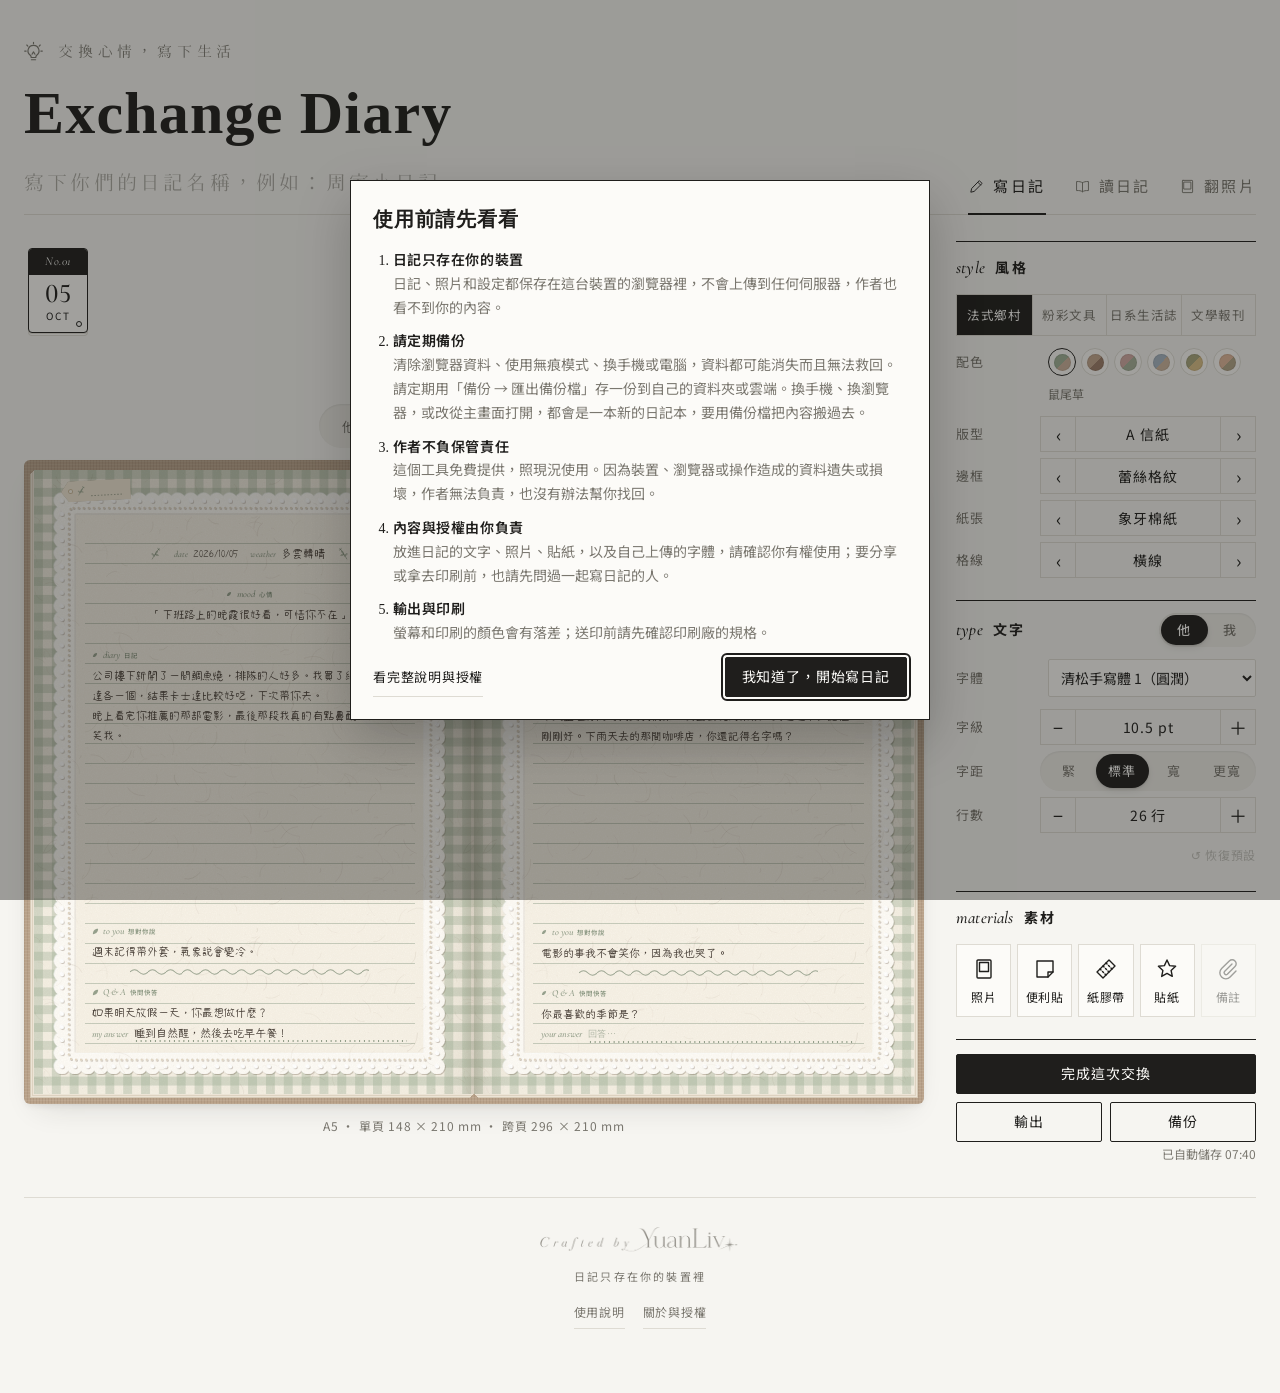
==== index.html @ 9288f3d1 "Add files via upload" ====
<!doctype html>
<html lang="zh-Hant-TW">
<head>
<meta charset="utf-8">
<meta name="viewport" content="width=device-width,initial-scale=1,viewport-fit=cover">
<title>Exchange Diary｜交換心情，寫下生活</title>
<meta name="description" content="給你和戀人的交換日記本：把你們的日記貼進來，排成一頁頁跨頁，加上照片和貼紙，存成圖片、PDF 或翻書網頁。日記只存在你的裝置裡。">
<link rel="canonical" href="https://liviaaaforfun.github.io/exchange-diary/">
<link rel="icon" href="icon-small.svg" type="image/svg+xml">
<link rel="icon" href="favicon-32.png" sizes="32x32" type="image/png">
<link rel="apple-touch-icon" href="apple-touch-icon.png">
<link rel="manifest" href="manifest.webmanifest">
<meta name="apple-mobile-web-app-title" content="交換日記">
<meta name="apple-mobile-web-app-capable" content="yes">
<meta name="mobile-web-app-capable" content="yes">
<meta name="theme-color" content="#f6f5f1" media="(prefers-color-scheme: light)">
<meta name="theme-color" content="#181816" media="(prefers-color-scheme: dark)">
<meta property="og:type" content="website">
<meta property="og:site_name" content="Exchange Diary">
<meta property="og:locale" content="zh_TW">
<meta property="og:url" content="https://liviaaaforfun.github.io/exchange-diary/">
<meta property="og:title" content="Exchange Diary｜交換心情，寫下生活">
<meta property="og:description" content="給你和戀人的交換日記本：把你們的日記貼進來，排成一頁頁跨頁，加上照片和貼紙，存成圖片、PDF 或翻書網頁。日記只存在你的裝置裡。">
<meta property="og:image" content="https://liviaaaforfun.github.io/exchange-diary/og.png">
<meta property="og:image:width" content="1200">
<meta property="og:image:height" content="630">
<meta property="og:image:alt" content="Exchange Diary：一人一頁的交換日記跨頁，貼著拍立得照片">
<meta name="twitter:card" content="summary_large_image">
<link rel="preconnect" href="https://fonts.googleapis.com">
<link rel="preconnect" href="https://fonts.gstatic.com" crossorigin>
<link id="gfonts" rel="stylesheet" href="https://fonts.googleapis.com/css2?family=Cormorant+Garamond:ital,wght@0,500;1,400;1,500&family=Quicksand:wght@300;500;600&family=Jost:wght@400;500;600&family=Playfair+Display:ital,wght@0,700;0,900;1,400;1,500&family=Huninn&family=Chiron+GoRound+TC:wght@400;700&family=Cactus+Classical+Serif&family=Iansui&family=LXGW+WenKai+TC:wght@400;700&family=Noto+Sans+TC:wght@400;500;700&family=Noto+Serif+TC:wght@500;700;900&display=swap">
<link rel="stylesheet" href="styles.css">
<link rel="stylesheet" href="app.css">
<script>if("serviceWorker" in navigator) addEventListener("load",()=>navigator.serviceWorker.register("sw.js").catch(()=>{}));</script>
</head>
<body>
<noscript><p style="padding:24px;font:16px/1.6 sans-serif">這個工具需要開啟 JavaScript 才能使用。</p></noscript>
<svg width="0" height="0" style="position:absolute" aria-hidden="true">
  <symbol id="sprig" viewBox="0 0 24 24"><g fill="none" stroke="currentColor" stroke-width="1.1" stroke-linecap="round">
    <path d="M6 22c3-5 5-9 11-17"/><path d="M9.6 16.4c-2.6-.4-4-2-4.2-4.3 2.4.2 3.9 1.7 4.2 4.3z"/><path d="M12.3 12.4c-.2-2.6 1-4.6 3.1-5.5.3 2.3-.8 4.3-3.1 5.5z"/>
    <path d="M11.4 13.8c2.5-.9 4.6-.3 5.9 1.5-2.3.9-4.4.3-5.9-1.5z"/></g>
    <g fill="currentColor"><circle cx="17.6" cy="4.3" r="1.25"/><circle cx="19.6" cy="5.4" r=".9"/><circle cx="16.4" cy="2.4" r=".9"/><circle cx="19.2" cy="3" r=".7"/></g></symbol>
</svg>

<div class="shell">
  <header class="masthead">
    <div class="mh-title">
      <p class="kicker"><button type="button" class="look" id="look" aria-label="切換成深色" title="切換成深色"><svg viewBox="0 0 20 20" aria-hidden="true"><g class="rays"><path d="M10 1.2v1.4M3.6 3.8l1 1M16.4 3.8l-1 1M1.6 9.6H3M17 9.6h1.4"/></g><path d="M10 4.2a5.2 5.2 0 0 0-3.1 9.4c.6.5.9 1.1.9 1.8v.3h4.4v-.3c0-.7.3-1.3.9-1.8A5.2 5.2 0 0 0 10 4.2z"/><path d="M8 17.9h4"/><path class="fil" d="M8.6 12.6 10 10.4l1.4 2.2"/></svg></button><span>交換心情，寫下生活</span></p>
      <h1 class="book-title">Exchange Diary</h1>
      <label class="sr-only" for="book-sub">日記名稱</label>
      <input id="book-sub" class="book-sub" type="text" autocomplete="off" spellcheck="false" placeholder="寫下你們的日記名稱，例如：周家小日記" title="點一下修改日記名稱">
    </div>
    <nav class="views" aria-label="畫面">
      <button type="button" class="view" data-view="edit"><svg viewBox="0 0 20 20" aria-hidden="true"><path d="M13.6 3.4l3 3L7.2 15.8l-3.9.9.9-3.9z"/><path d="M11.8 5.2l3 3"/></svg>寫日記</button>
      <button type="button" class="view" data-view="read"><svg viewBox="0 0 20 20" aria-hidden="true"><path d="M10 5.6C8.4 4.4 6 4 3 4.2v10.6c3-.2 5.4.2 7 1.4 1.6-1.2 4-1.6 7-1.4V4.2c-3-.2-5.4.2-7 1.4z"/><path d="M10 5.6v10.6"/></svg>讀日記</button>
      <button type="button" class="view" data-view="photos"><svg viewBox="0 0 20 20" aria-hidden="true"><rect x="4" y="2.8" width="12" height="14.4" rx=".6"/><path d="M6 4.8h8v8.2H6z"/></svg>翻照片</button>
    </nav>
  </header>

  <div class="notice" id="notice" hidden>
    <p>日記內容只存在這台裝置的瀏覽器裡，不會上傳到任何地方。清除瀏覽器資料或換裝置就會不見，請定期用「備份」匯出一份檔案。</p>
    <button type="button" class="btn" id="notice-ok">知道了</button>
  </div>

  <div class="workspace">
    <main class="stage">
      <div class="stage-bar">
        <div class="chips" id="chips" role="tablist" aria-label="跨頁"></div>
        <button type="button" class="add-leaf" id="add-spread" aria-label="新增跨頁"><em>NEW</em><strong aria-hidden="true">＋</strong><small>新增</small></button>
      </div>
      <div class="spread-bar">
        <p class="sr-only" id="spread-state" role="status"></p>
        <div class="spread-tools">
          <button type="button" class="link" id="btn-paste">貼上內容</button>
          <button type="button" class="link" id="move-prev">往前移</button>
          <button type="button" class="link" id="move-next">往後移</button>
          <button type="button" class="link danger" id="del-spread">刪除跨頁</button>
        </div>
      </div>
      <div class="sample-note" id="sample-note" hidden>這是範例內容，可以直接點進去修改，或用「貼上內容」換成你們的日記。</div>
      <div class="rd-top" id="rd-top"><button type="button" class="backchip" id="rd-back" hidden>← 回到照片牆</button>
        <div class="rd-meta"><b id="rd-no"></b><span id="rd-info"></span></div>
        <button type="button" class="btn ghost" id="rd-edit">修改這個跨頁</button></div>
      <div class="sidepick" role="group" aria-label="顯示哪一頁"><div class="slide" id="seg-show"><i class="thumb" aria-hidden="true"></i><button type="button" data-v="them">他的日記</button><button type="button" data-v="me">我的日記</button><button type="button" data-v="both" class="wide-only">並排</button></div></div>
      <div class="book" id="book"><button type="button" class="gswap" id="gswap" aria-label="左右頁對調（整本）" title="左右頁對調（整本）" hidden>⇄</button><div class="spread" id="spread">
        <svg class="clay-defs" width="0" height="0" style="position:absolute" aria-hidden="true">
        <defs>
          <radialGradient id="cg1" gradientUnits="userSpaceOnUse" cx="15" cy="12" r="26"><stop offset="0" style="stop-color:color-mix(in srgb,var(--c1) 30%,#fff)"/><stop offset=".5" style="stop-color:var(--c1)"/><stop offset="1" style="stop-color:color-mix(in srgb,var(--c1) 80%,#203030)"/></radialGradient>
          <radialGradient id="cg2" gradientUnits="userSpaceOnUse" cx="15" cy="12" r="26"><stop offset="0" style="stop-color:color-mix(in srgb,var(--c2) 30%,#fff)"/><stop offset=".5" style="stop-color:var(--c2)"/><stop offset="1" style="stop-color:color-mix(in srgb,var(--c2) 82%,#402030)"/></radialGradient>
          <radialGradient id="cgs" gradientUnits="userSpaceOnUse" cx="15" cy="12" r="26"><stop offset="0" style="stop-color:color-mix(in srgb,var(--sky) 30%,#fff)"/><stop offset=".5" style="stop-color:var(--sky)"/><stop offset="1" style="stop-color:color-mix(in srgb,var(--sky) 80%,#203040)"/></radialGradient>
          <radialGradient id="cgw" gradientUnits="userSpaceOnUse" cx="15" cy="12" r="26"><stop offset="0" stop-color="#ffffff"/><stop offset=".55" style="stop-color:color-mix(in srgb,var(--c3) 55%,#fff)"/><stop offset="1" style="stop-color:color-mix(in srgb,var(--c3) 85%,#504060)"/></radialGradient>
          <radialGradient id="cgb" gradientUnits="userSpaceOnUse" cx="15" cy="12" r="26"><stop offset="0" stop-color="#fff9e2"/><stop offset=".5" stop-color="#f6e0a2"/><stop offset="1" stop-color="#dcbd6e"/></radialGradient>
          <filter id="cblur" x="-50%" y="-50%" width="200%" height="200%"><feGaussianBlur stdDeviation=".9"/></filter>
        </defs>
        <symbol id="cl-heart" viewBox="0 0 40 40"><path d="M20 35C9 27 4.5 20.5 6 14 7.5 7.5 15 6 20 12.5 25 6 32.5 7.5 34 14 35.5 20.5 31 27 20 35Z" fill="url(#cg2)"/><ellipse cx="13" cy="13.5" rx="3.6" ry="2.2" transform="rotate(-30 13 13.5)" fill="#fff" opacity=".65" filter="url(#cblur)"/></symbol>
        <symbol id="cl-cloud" viewBox="0 0 40 40"><g fill="url(#cgw)"><circle cx="13" cy="23" r="8"/><circle cx="22" cy="18" r="10"/><circle cx="30.5" cy="24" r="7"/><rect x="9" y="22" width="25" height="9" rx="4.5"/></g><ellipse cx="18" cy="13" rx="4" ry="2" fill="#fff" opacity=".8" filter="url(#cblur)"/></symbol>
        <symbol id="cl-sphere" viewBox="0 0 40 40"><circle cx="20" cy="20" r="13" fill="url(#cgs)"/><ellipse cx="15" cy="14" rx="4" ry="2.6" transform="rotate(-30 15 14)" fill="#fff" opacity=".65" filter="url(#cblur)"/></symbol>
        <symbol id="cl-ring" viewBox="0 0 40 40"><circle cx="20" cy="20" r="11" fill="none" stroke="url(#cg2)" stroke-width="7"/><path d="M11.5 14.5a10.5 10.5 0 0 1 7-5" fill="none" stroke="#fff" stroke-width="2" stroke-linecap="round" opacity=".7" filter="url(#cblur)"/></symbol>
        <symbol id="cl-star" viewBox="0 0 40 40"><path d="M20 6 23.9 15 33.3 15.7 26.2 21.9 28.3 31.1 20 26.2 11.7 31.1 13.8 21.9 6.7 15.7 16.1 15Z" fill="url(#cgb)" stroke="url(#cgb)" stroke-width="4" stroke-linejoin="round"/><ellipse cx="16" cy="14" rx="2.6" ry="1.5" fill="#fff" opacity=".7" filter="url(#cblur)"/></symbol>
        <symbol id="cl-pencil" viewBox="0 0 40 40"><g transform="rotate(-38 20 20)"><rect x="9" y="16" width="20" height="8" rx="1.6" fill="url(#cg1)"/><rect x="28.4" y="16" width="3" height="8" fill="#ece6ef"/><rect x="30.5" y="16" width="5" height="8" rx="2.4" fill="url(#cg2)"/><path d="M9.4 16 3 20 9.4 24Z" fill="#f6e6cf"/><path d="M3 20 5.4 18.5 5.4 21.5Z" style="fill:var(--label)"/><rect x="10" y="17.2" width="17" height="1.6" rx=".8" fill="#fff" opacity=".55"/></g></symbol>
        <symbol id="cl-envelope" viewBox="0 0 40 40"><rect x="5" y="10" width="30" height="21" rx="3.5" fill="url(#cg2)"/><path d="M7.5 13.5 20 22.5 32.5 13.5" fill="none" stroke="#fff" stroke-width="1.6" stroke-linecap="round" stroke-linejoin="round" opacity=".85"/><circle cx="20" cy="23" r="2.8" fill="url(#cg1)"/><ellipse cx="11" cy="13" rx="3" ry="1.2" fill="#fff" opacity=".55" filter="url(#cblur)"/></symbol>
      </svg>
      </div></div>
      <button type="button" class="rd-arrow rd-prev" id="rd-prev" aria-label="上一個跨頁">‹</button>
      <button type="button" class="rd-arrow rd-next" id="rd-next" aria-label="下一個跨頁">›</button>
      <nav class="rd-strip" id="rd-strip" aria-label="所有跨頁"></nav>
      <p class="caption">A5 · 單頁 148 × 210 mm · 跨頁 296 × 210 mm</p>
    </main>

    <aside class="panel" aria-label="設定">
      <section class="card" aria-labelledby="h-style">
        <h2 class="card-h" id="h-style"><em>style</em>風格</h2>
        <div class="tabs" id="theme-tabs" role="tablist" aria-label="風格">
          <button type="button" role="tab" data-v="country">法式鄉村</button><button type="button" role="tab" data-v="pastel">粉彩文具</button><button type="button" role="tab" data-v="editorial">日系生活誌</button><button type="button" role="tab" data-v="gazette">文學報刊</button>
        </div>
        <div class="field"><span class="fl">配色</span><div class="dots-row" id="color-dots" role="radiogroup" aria-label="配色"></div><span class="hint" id="color-name"></span></div>
        <div class="cyclers">
          <div class="cycler" data-key="layout"><span class="fl">版型</span><button type="button" class="arw" data-d="-1" aria-label="上一個版型">‹</button><output></output><button type="button" class="arw" data-d="1" aria-label="下一個版型">›</button></div>
          <div class="cycler" data-key="frame"><span class="fl">邊框</span><button type="button" class="arw" data-d="-1" aria-label="上一個邊框">‹</button><output></output><button type="button" class="arw" data-d="1" aria-label="下一個邊框">›</button></div>
          <div class="cycler" data-key="paper"><span class="fl">紙張</span><button type="button" class="arw" data-d="-1" aria-label="上一種紙張">‹</button><output></output><button type="button" class="arw" data-d="1" aria-label="下一種紙張">›</button></div>
          <div class="cycler" data-key="grid"><span class="fl">格線</span><button type="button" class="arw" data-d="-1" aria-label="上一種格線">‹</button><output></output><button type="button" class="arw" data-d="1" aria-label="下一種格線">›</button></div>
        </div>
      </section>

      <section class="card" aria-labelledby="h-type">
        <h2 class="card-h with-who" id="h-type"><span><em>type</em>文字</span>
          <span class="slide mini" id="who" role="group" aria-label="調整誰的字"><i class="thumb" aria-hidden="true"></i><button type="button" data-v="them">他</button><button type="button" data-v="me">我</button></span></h2>
        <div class="field"><label class="fl" for="font-sel">字體</label><select id="font-sel"></select></div>
        <div class="cyclers">
          <div class="stepper" id="step-size"><span class="fl">字級</span><button type="button" class="arw" data-d="-0.5" aria-label="字縮小">−</button><output aria-live="polite"></output><button type="button" class="arw" data-d="0.5" aria-label="字放大">＋</button></div>
          <div class="row2"><span class="fl" id="track-l">字距</span><div class="slide full small" id="track" role="group" aria-labelledby="track-l"><i class="thumb" aria-hidden="true"></i><button type="button" data-v="0">緊</button><button type="button" data-v="1">標準</button><button type="button" data-v="2">寬</button><button type="button" data-v="3">更寬</button></div></div>
          <div class="stepper" id="step-rows"><span class="fl">行數</span><button type="button" class="arw" data-d="-1" aria-label="少一行（行距變寬）">−</button><output aria-live="polite"></output><button type="button" class="arw" data-d="1" aria-label="多一行（行距變密）">＋</button></div>
        </div>
        <div class="reset"><button type="button" id="size-reset">↺ 恢復預設</button></div>
      </section>

      <section class="card" aria-labelledby="h-mat">
        <h2 class="card-h" id="h-mat"><em>materials</em>素材</h2>
        <div class="mats">
          <button type="button" class="mt" id="mat-photo"><svg viewBox="0 0 24 24" aria-hidden="true"><rect x="5" y="3" width="14" height="18" rx="1"/><rect x="7.5" y="5.5" width="9" height="9"/></svg><span>照片</span></button>
          <button type="button" class="mt" id="mat-note"><svg viewBox="0 0 24 24" aria-hidden="true"><path d="M4 4h16v11l-5 5H4z"/><path d="M15 20v-5h5"/></svg><span>便利貼</span></button>
          <button type="button" class="mt" id="mat-tape"><svg viewBox="0 0 24 24" aria-hidden="true"><path d="M3 15 15 3l6 6L9 21z"/><path d="M6 12l6 6M9 9l6 6M12 6l6 6" stroke-dasharray="1.5 2"/></svg><span>紙膠帶</span></button>
          <button type="button" class="mt" id="mat-sticker"><svg viewBox="0 0 24 24" aria-hidden="true"><path d="M12 3l2.6 5.6 6 .7-4.5 4.1 1.2 6L12 16.4 6.7 19.4l1.2-6L3.4 9.3l6-.7z"/></svg><span>貼紙</span></button>
          <button type="button" class="mt" id="mat-notes"><svg viewBox="0 0 24 24" aria-hidden="true"><path d="M16 7l-7.5 7.5a2 2 0 0 0 2.8 2.8L19 9.6a4 4 0 0 0-5.7-5.7L5.6 11.6a6 6 0 0 0 8.5 8.5L20 14"/></svg><span>備註</span><b class="cnt" id="notes-cnt" hidden></b></button>
        </div>
      </section>

      <div class="dock">
        <div class="dock-row">
          <button type="button" class="btn solid" id="btn-done"></button>
          <button type="button" class="btn" id="btn-revert" hidden>還原成修改前</button>
        </div>
        <div class="dock-row">
          <div class="menu-wrap"><button type="button" class="btn" id="btn-output" aria-haspopup="true" aria-expanded="false">輸出</button>
            <div class="menu" id="menu-output" hidden>
              <button type="button" id="out-png">圖片（PNG）<small>傳給朋友、放社群</small></button>
              <button type="button" id="out-pdf">PDF<small>保存、自己列印</small></button>
              <button type="button" id="out-book">翻書網頁<small>一個檔案，打開就能翻</small></button>
              <button type="button" id="out-print">印刷用 PDF<small>交給印刷廠</small></button>
            </div></div>
          <div class="menu-wrap"><button type="button" class="btn" id="btn-backup" aria-haspopup="true" aria-expanded="false">備份</button>
            <div class="menu" id="menu-backup" hidden>
              <button type="button" id="btn-export">匯出備份檔</button>
              <button type="button" id="btn-import">匯入備份檔</button>
            </div></div>
        </div>
        <p class="status" id="spread-when"></p>
        <p class="status" id="save-status" role="status" aria-live="polite"></p>
      </div>
    </aside>
  </div>
  <section class="wallv" id="wall" role="main" aria-label="照片牆" hidden>
  <div class="wall-h"><p id="wall-count"></p><button type="button" class="link" id="wall-sort"></button></div>
  <div class="wall-grid" id="wall-grid"></div>
  <p class="wall-empty" id="wall-empty" hidden>還沒有照片。在「寫日記」畫面用右側「素材 → 照片」加入拍立得照片，就會出現在這裡。</p>
</section>
  <footer class="sig"><i role="img" aria-label="Crafted by YuanLiv"></i><small>日記只存在你的裝置裡</small></footer>
</div>

<div class="fxbar" id="fxbar" role="toolbar" aria-label="選取文字的樣式" hidden>
  <div class="grp" role="group" aria-label="大小">
    <button type="button" data-op="size" data-v="s" aria-label="小一點">小</button>
    <button type="button" data-op="size" data-v="l" aria-label="大一點">大</button>
    <button type="button" data-op="size" data-v="xl" aria-label="大很多">特大</button>
  </div>
  <div class="grp"><button type="button" data-op="b" data-v="b" aria-label="粗體"><b>B</b></button><button type="button" data-op="strike" data-v="x" aria-label="刪除線"><s>S</s></button></div>
  <div class="grp" role="group" aria-label="字色">
    <button type="button" class="sw" data-op="color" data-v="c1" aria-label="字色：朱紅" title="朱紅"><i></i></button>
    <button type="button" class="sw" data-op="color" data-v="c2" aria-label="字色：靛藍" title="靛藍"><i></i></button>
    <button type="button" class="sw" data-op="color" data-v="c3" aria-label="字色：墨綠" title="墨綠"><i></i></button>
    <button type="button" class="sw" data-op="color" data-v="c4" aria-label="字色：琥珀" title="琥珀"><i></i></button>
  </div>
  <div class="grp" role="group" aria-label="螢光筆">
    <button type="button" class="hl" data-op="hl" data-v="h1" aria-label="螢光筆：鵝黃" title="鵝黃"><i></i></button>
    <button type="button" class="hl" data-op="hl" data-v="h2" aria-label="螢光筆：櫻粉" title="櫻粉"><i></i></button>
    <button type="button" class="hl" data-op="hl" data-v="h3" aria-label="螢光筆：薄荷" title="薄荷"><i></i></button>
    <button type="button" class="hl" data-op="hl" data-v="h4" aria-label="螢光筆：天藍" title="天藍"><i></i></button>
  </div>
  <div class="grp"><button type="button" data-op="clear" aria-label="清除樣式">清除</button></div>
</div>
<div class="toast" id="toast" role="status" hidden><span></span><button type="button" id="toast-undo">復原</button></div>
<div class="modal" id="modal" hidden><div class="dlg" id="dlg" role="dialog" aria-modal="true" aria-labelledby="dlg-title"></div></div>

<script src="themes.js"></script>
<script src="parse.js"></script>
<script src="app.js"></script>
<script src="objects.js"></script>
<script src="views.js"></script>
<script src="export.js"></script>
<script src="print.js"></script>
<script src="mobile.js"></script>
<script src="search.js"></script>
<script src="guide.js"></script>

</body>
</html>
---- styles.css ----
@font-face{font-family:'JH1';src:url('fonts/jh1.woff2') format('woff2');font-display:swap}
@font-face{font-family:'JH2';src:url('fonts/jh2.woff2') format('woff2');font-display:swap}
@font-face{font-family:'JH3';src:url('fonts/jh3.woff2') format('woff2');font-display:swap}
@font-face{font-family:'JH9';src:url('fonts/jh9.woff2') format('woff2');font-display:swap}
@font-face{font-family:'CYLY';src:url('fonts/cyly.woff2') format('woff2');font-display:swap}


/* Layout: a gingham tablecloth (chrome) under one open A5 diary on a linen cover; controls above, font swatches below.
   Page geometry is in millimetres: 1mm = var(--mm) = page width / 148. */
:root{
  --desk:#eff1e9; --check:rgba(140,160,132,.10); --surface:#fbf9f3; --ink:#3d3a33; --muted:#77736a;
  --accent:#6e8466; --accent-ink:#ffffff; --line:#dcd6c8; --shadow:rgba(70,62,45,.20);
  --ui:"Noto Sans TC","PingFang TC","Microsoft JhengHei",system-ui,sans-serif;
  --display:"Noto Serif TC","Songti TC","PMingLiU",serif;
  --news:"Playfair Display","Noto Serif TC","Songti TC",Georgia,serif;
  --serif-tc:"Noto Serif TC","Songti TC","PMingLiU",serif;
  --geo:"Jost","Noto Sans TC","PingFang TC",sans-serif;
  --round:"Quicksand","Noto Sans TC","PingFang TC",sans-serif;
  --latin:"Cormorant Garamond","Iowan Old Style","Palatino Linotype",Georgia,serif;
  --fallback:"Noto Sans TC","PingFang TC","Microsoft JhengHei",sans-serif;
}
:root[data-theme="dark"]{
  --desk:#1d211c; --check:rgba(150,172,140,.06); --surface:#262b25; --ink:#e8e4da; --muted:#a8a496;
  --accent:#a9bf9f; --accent-ink:#1d211c; --line:#3a4037; --shadow:rgba(0,0,0,.55); color-scheme:dark}

*{box-sizing:border-box}
body{background-color:var(--desk);
  background-image:repeating-linear-gradient(90deg,var(--check) 0 22px,transparent 22px 44px),repeating-linear-gradient(0deg,var(--check) 0 22px,transparent 22px 44px);
  color:var(--ink);font-family:var(--ui);font-size:15px;line-height:1.65;padding-inline:16px;padding-block:28px 56px}
.wrap{max-width:1080px;margin:0 auto;display:flex;flex-direction:column;gap:22px}
header.top{display:flex;flex-direction:column;gap:2px}
.eyebrow{font-family:var(--latin);font-style:italic;font-size:17px;color:var(--accent);letter-spacing:.02em}
h1{font-family:var(--display);font-weight:700;font-size:clamp(24px,4vw,32px);line-height:1.3;margin:0;text-wrap:balance;letter-spacing:.04em}
.lead{margin:4px 0 0;color:var(--muted);max-width:62ch}

/* controls: a paper card with a pearl-dot inner border */
.controls{background:var(--surface);border-radius:12px;padding:16px 18px;display:flex;flex-wrap:wrap;gap:14px 26px;align-items:flex-end;
  outline:2px dotted color-mix(in srgb,var(--accent) 45%,transparent);outline-offset:-7px;box-shadow:0 1px 0 var(--line)}
.ctl{display:flex;flex-direction:column;gap:6px;min-width:0}
.ctl > .cap{font-size:12px;color:var(--muted);letter-spacing:.1em}
.seg{display:flex;flex-wrap:wrap;gap:4px}
.seg button{font:inherit;font-size:14px;border:1px solid var(--line);background:transparent;color:var(--ink);padding:6px 12px;border-radius:999px;cursor:pointer;min-height:36px}
.seg button:hover{border-color:var(--accent)}
.seg button[aria-pressed="true"]{background:var(--accent);border-color:var(--accent);color:var(--accent-ink)}
select{font:inherit;font-size:14px;color:var(--ink);background:var(--surface);border:1px solid var(--line);border-radius:999px;padding:6px 12px;min-height:36px;max-width:100%}
button:focus-visible,select:focus-visible{outline:2px solid var(--accent);outline-offset:2px}
.sidepick{display:none}
.ctl-wide{flex-basis:100%}
.dots{display:inline-flex;margin-right:7px;vertical-align:-1px}.dots i{width:12px;height:12px;border-radius:50%;box-shadow:0 0 0 1.5px var(--surface)}.dots i + i{margin-left:-4px}

/* ---------- the book ---------- */
.desk{display:flex;flex-direction:column;align-items:center;gap:12px}
.book{width:100%;max-width:1000px;padding:1.1%;border-radius:6px;background-color:var(--cover,#b9a28a);
  background-image:repeating-linear-gradient(0deg,rgba(255,255,255,.07) 0 1px,transparent 1px 3px),repeating-linear-gradient(90deg,rgba(60,40,20,.08) 0 1px,transparent 1px 3px);
  box-shadow:0 18px 34px -10px var(--shadow),0 4px 10px -4px var(--shadow)}
.spread{display:grid;grid-template-columns:1fr 1fr}
.page{container-type:inline-size;aspect-ratio:148/210;position:relative;overflow:hidden;overflow:clip;min-width:0;--mm:calc(100cqw / 148);--lh:calc(var(--lhn) * var(--mm));--fs:calc(var(--fsn) * var(--mm))}
.page[data-side="them"]{box-shadow:-1px 1px 0 #ece4d6,-2px 2px 0 #ddd2c0,-3px 3px 0 #ece4d6,-4px 4px 0 #d6cab6}
.page[data-side="me"]{box-shadow:1px 1px 0 #ece4d6,2px 2px 0 #ddd2c0,3px 3px 0 #ece4d6,4px 4px 0 #d6cab6}

/* paper stocks are page content, so they keep their own colours in both themes */
.spread{--paper:#f7f2e7;--pink:#4b423a;--rule:rgba(128,146,124,.40);--label:#8b9886;--tea:#b8987e;--fiber-o:.9;--linen:none}
.spread[data-paper="ivory"]{--paper:#f7f2e7;--pink:#4b423a;--rule:rgba(128,146,124,.40);--label:#8b9886;--fiber-o:.85}
.spread[data-paper="cream"]{--paper:#f1e9d9;--pink:#4a4037;--rule:rgba(150,132,108,.36);--label:#9a8873;--fiber-o:1}
.spread[data-paper="oat"]{--paper:#e6dbc8;--pink:#43392f;--rule:rgba(112,98,78,.32);--label:#857360;--fiber-o:1;
  --linen:repeating-linear-gradient(0deg,rgba(255,255,255,.16) 0 1px,transparent 1px 3px),repeating-linear-gradient(90deg,rgba(90,70,45,.06) 0 1px,transparent 1px 3px)}
.paper{position:absolute;inset:0;background-color:var(--paper);color:var(--pink)}
.deco{position:absolute;inset:0;width:100%;height:100%;display:block;pointer-events:none}
.grain{position:absolute;inset:0;pointer-events:none;mix-blend-mode:multiply;opacity:var(--fiber-o);
  background-image:var(--linen),var(--fiber),url("data:image/svg+xml,%3Csvg xmlns='http://www.w3.org/2000/svg' width='180' height='180'%3E%3Cfilter id='n'%3E%3CfeTurbulence type='fractalNoise' baseFrequency='.85' numOctaves='2' stitchTiles='stitch'/%3E%3CfeColorMatrix values='0 0 0 0 .5 0 0 0 0 .44 0 0 0 0 .34 0 0 0 .10 0'/%3E%3C/filter%3E%3Crect width='100%25' height='100%25' filter='url(%23n)'/%3E%3C/svg%3E")}
.page[data-side="them"] .gutter{position:absolute;inset:0;pointer-events:none;background:linear-gradient(to left,rgba(80,60,40,.16),rgba(80,60,40,.05) 2.5%,transparent 8%)}
.page[data-side="me"] .gutter{position:absolute;inset:0;pointer-events:none;background:linear-gradient(to right,rgba(80,60,40,.18),rgba(80,60,40,.05) 2.5%,transparent 8%)}

/* grid layer: starts exactly one line above the writing area, so every text row sits on a rule */
.grid{position:absolute;top:calc(var(--gt) * var(--mm));bottom:calc(var(--gb) * var(--mm))}
.page[data-side="them"] .grid{left:calc(var(--go) * var(--mm));right:calc(var(--gg) * var(--mm))}
.page[data-side="me"] .grid{right:calc(var(--go) * var(--mm));left:calc(var(--gg) * var(--mm))}
.spread[data-grid="lined"] .grid{background-image:repeating-linear-gradient(to bottom,transparent 0 calc(var(--lh) - 1px),var(--rule) calc(var(--lh) - 1px) var(--lh))}
.spread[data-grid="square"] .grid{--rule-sq:color-mix(in srgb,var(--rule) 62%,transparent);background-image:repeating-linear-gradient(to bottom,transparent 0 calc(var(--lh) - 1px),var(--rule-sq) calc(var(--lh) - 1px) var(--lh)),repeating-linear-gradient(to right,transparent 0 calc(var(--lh) - 1px),var(--rule-sq) calc(var(--lh) - 1px) var(--lh))}
.spread[data-grid="dot"] .grid{background-image:radial-gradient(circle at 50% 100%,var(--rule) calc(var(--mm) * .38),transparent calc(var(--mm) * .5));background-size:var(--lh) var(--lh)}

.sheet{position:absolute;top:calc(var(--gt) * var(--mm) + var(--lh));bottom:calc(var(--gb) * var(--mm));display:grid;
  font-size:var(--fs);line-height:var(--lh)}
.page[data-side="them"] .sheet{left:calc((var(--go) + 2.5) * var(--mm));right:calc((var(--gg) + 2.5) * var(--mm))}
.page[data-side="me"] .sheet{right:calc((var(--go) + 2.5) * var(--mm));left:calc((var(--gg) + 2.5) * var(--mm))}
.page[data-side="them"]{--hand:var(--font-them);--font-ans:var(--font-me)}
.page[data-side="me"]{--hand:var(--font-me);--font-ans:var(--font-them)}
.sheet .val,.sheet .q{font-family:var(--hand),var(--fallback)}
.sheet p{margin:0}
.lbl{display:flex;gap:calc(var(--mm) * 1.4);align-items:baseline;white-space:nowrap;font-family:var(--ui);font-weight:500;font-size:calc(var(--mm) * 2.15);letter-spacing:.16em;color:var(--label)}
.lbl em{font-family:var(--latin);font-style:italic;font-weight:500;font-size:calc(var(--mm) * 3.2);letter-spacing:.01em}
.lbl::before{content:"";width:calc(var(--mm) * 2.2);height:calc(var(--mm) * 2.2);align-self:center;background:var(--label);opacity:.85;
  -webkit-mask:var(--leaf) center/contain no-repeat;mask:var(--leaf) center/contain no-repeat}
.f-head .lbl::before,.ans .lbl::before{display:none}
.f-mood .val::before{content:"「"}.f-mood .val::after{content:"」"}
.ans{display:flex;gap:calc(var(--mm) * 2);align-items:baseline}
.ans .a{flex:1;min-height:var(--lh);font-family:var(--font-ans),var(--fallback);background-image:radial-gradient(circle,var(--label) 30%,transparent 36%);
  background-size:calc(var(--mm) * 1.6) calc(var(--mm) * .55);background-repeat:repeat-x;background-position:0 92%}
.big{font-size:1.5em;line-height:0}
.hl{background:linear-gradient(transparent 60%,rgba(214,196,150,.55) 60%,rgba(214,196,150,.55) 92%,transparent 92%)}
.sheet [contenteditable]{outline:none;border-radius:2px;caret-color:var(--pink)}
.sheet [contenteditable]:focus{background:rgba(214,196,150,.18)}

/* owner tag: a small paper label with an eyelet */
.tag{position:absolute;top:calc(var(--tag-t) * var(--mm));height:calc(var(--mm) * 7);padding:0 calc(var(--mm) * 2.6) 0 calc(var(--mm) * 5.2);display:flex;align-items:center;gap:calc(var(--mm) * 1.2);
  font-family:var(--ui);font-weight:500;font-size:calc(var(--mm) * 2.5);letter-spacing:.24em;color:var(--tag-ink);background:var(--tag-bg);
  clip-path:polygon(calc(var(--mm) * 2.6) 0,100% 0,100% 100%,calc(var(--mm) * 2.6) 100%,0 50%);z-index:2}
.tag-wrap{position:absolute;inset:0;pointer-events:none;filter:drop-shadow(0 .5px .7px rgba(70,55,35,.38));z-index:2}
.tag::before{content:"";position:absolute;left:calc(var(--mm) * 2.4);top:50%;width:calc(var(--mm) * 1.5);height:calc(var(--mm) * 1.5);border-radius:50%;transform:translateY(-50%);
  background:var(--paper);box-shadow:inset 0 0 0 calc(var(--mm) * .35) #cdbb9c}
.tag svg{width:calc(var(--mm) * 3.4);height:calc(var(--mm) * 3.4);color:var(--label)}
.page[data-side="them"] .tag{left:calc(var(--tag-o) * var(--mm));transform:rotate(-3deg)}
.page[data-side="me"] .tag{right:calc(var(--tag-o) * var(--mm));transform:rotate(3deg)}

/* ---------- layouts: text always writes straight onto the page ---------- */
.f-head{grid-area:head}.f-mood{grid-area:mood}.f-diary{grid-area:diary;min-height:0}.f-say{grid-area:say}.f-qa{grid-area:qa;position:relative}

/* A 信紙: symmetric centred header with a sprig on each side, a wavy printed rule before the Q&A */
.spread[data-layout="A"] .sheet{grid-template-areas:"head" "mood" "diary" "say" "qa";grid-template-rows:var(--lh) auto 1fr auto auto}
.spread[data-layout="A"] .f-head{display:flex;justify-content:center;align-items:baseline;gap:calc(var(--mm) * 4)}
.spread[data-layout="A"] .f-head > div{display:flex;align-items:baseline;gap:calc(var(--mm) * 1.6)}
.spread[data-layout="A"] .f-head .lbl em{font-size:calc(var(--mm) * 3)}
.spread[data-layout="A"] .f-head .lbl span{display:none}
.f-head .sprig{width:calc(var(--mm) * 4.4);height:calc(var(--mm) * 4.4);color:var(--label);align-self:center;flex:none}
.f-head .sprig.r{transform:scaleX(-1)}
.spread[data-layout="A"] .f-mood{padding-top:var(--lh);text-align:center}
.spread[data-layout="A"] .f-mood .lbl{justify-content:center}
.spread[data-layout="A"] .f-diary,.spread[data-layout="A"] .f-say{padding-top:var(--lh)}
.spread[data-layout="A"] .f-qa{padding-top:var(--lh)}
.spread[data-layout="A"] .f-qa::before{content:"";position:absolute;left:12%;right:12%;top:calc(var(--lh) * .5 - var(--mm) * 1);height:calc(var(--mm) * 2);background:var(--label);opacity:.8;
  -webkit-mask:var(--wave) left center/calc(var(--mm) * 6) 100% repeat-x;mask:var(--wave) left center/calc(var(--mm) * 6) 100% repeat-x}

/* B 側欄: date and weather in an outer column, set off by a line of pearl dots */
.spread[data-layout="B"] .page[data-side="them"] .sheet{grid-template-columns:calc(var(--mm) * 29) .8fr 1.2fr;grid-template-areas:"head mood mood" "head diary diary" "say say qa";grid-template-rows:auto 1fr auto}
.spread[data-layout="B"] .page[data-side="me"] .sheet{grid-template-columns:1.2fr .8fr calc(var(--mm) * 29);grid-template-areas:"mood mood head" "diary diary head" "qa say say";grid-template-rows:auto 1fr auto}
.spread[data-layout="B"] .f-head{display:flex;flex-direction:column;gap:var(--lh)}
.spread[data-layout="B"] .page[data-side="them"] .f-head{border-right:calc(var(--mm) * .7) dotted var(--label);margin-right:calc(var(--mm) * 4)}
.spread[data-layout="B"] .page[data-side="me"] .f-head{border-left:calc(var(--mm) * .7) dotted var(--label);margin-left:calc(var(--mm) * 3);padding-left:calc(var(--mm) * 2.5)}
.spread[data-layout="B"] .f-head > div{display:flex;flex-direction:column}
.spread[data-layout="B"] .f-head .sprig{width:calc(var(--mm) * 7);height:calc(var(--mm) * 7);opacity:.8;order:5;margin-top:auto;margin-bottom:var(--lh)}
.spread[data-layout="B"] .f-head .sprig.r{display:none}
.spread[data-layout="B"] .f-date .val{font-size:1.1em;white-space:nowrap}
.spread[data-layout="B"] .f-diary,.spread[data-layout="B"] .f-say,.spread[data-layout="B"] .f-qa{padding-top:var(--lh)}
.spread[data-layout="B"] .f-say,.spread[data-layout="B"] .f-qa{min-width:0}
.spread[data-layout="B"] .page[data-side="them"] .f-say,.spread[data-layout="B"] .page[data-side="me"] .f-qa{padding-right:calc(var(--mm) * 3)}
.spread[data-layout="B"] .page[data-side="me"] .f-say,.spread[data-layout="B"] .page[data-side="them"] .f-qa{padding-left:calc(var(--mm) * 3);border-left:calc(var(--mm) * .5) dotted var(--label)}

/* C 邊欄線: a printed milk-tea double margin rule, labels live in the margin */
.spread[data-layout="C"] .sheet{--mg:calc(var(--mm) * 17);grid-template-areas:"head" "mood" "diary" "say" "qa";grid-template-rows:var(--lh) auto 1fr auto auto}
.spread[data-layout="C"] .sheet::before{content:"";position:absolute;left:var(--mg);top:calc(var(--lh) * -1);bottom:0;border-left:calc(var(--mm) * .35) solid var(--c2);opacity:.75;pointer-events:none}
.spread[data-layout="C"] .sheet::after{content:"";position:absolute;left:calc(var(--mg) + var(--mm) * .9);top:calc(var(--lh) * -1);bottom:0;border-left:calc(var(--mm) * .2) solid var(--c2);opacity:.55;pointer-events:none}
.spread[data-layout="C"] .f-head,.spread[data-layout="C"] section{display:grid;grid-template-columns:var(--mg) 1fr;align-items:baseline}
.spread[data-layout="C"] .f-head{grid-template-columns:var(--mg) auto 1fr}
.spread[data-layout="C"] .f-head .sprig{display:none}
.spread[data-layout="C"] .f-date{display:contents}
.spread[data-layout="C"] .f-weather{display:flex;gap:calc(var(--mm) * 1.6);align-items:baseline;padding-left:calc(var(--mm) * 6)}
.spread[data-layout="C"] .lbl{grid-column:1;justify-content:flex-end;padding-right:calc(var(--mm) * 3);line-height:var(--lh)}
.spread[data-layout="C"] .f-head .lbl span{display:none}
.spread[data-layout="C"] .f-weather .lbl{padding-right:0}
.spread[data-layout="C"] .f-head .f-date .val{grid-column:2;padding-left:calc(var(--mm) * 3)}
.spread[data-layout="C"] section > .val,.spread[data-layout="C"] section > .q{grid-column:2;padding-left:calc(var(--mm) * 3)}
.spread[data-layout="C"] .ans{display:contents}
.spread[data-layout="C"] .ans .a{grid-column:2;margin-left:calc(var(--mm) * 3)}
.spread[data-layout="C"] .f-mood,.spread[data-layout="C"] .f-say,.spread[data-layout="C"] .f-qa{padding-top:var(--lh)}


/* ===================== 粉彩文具 theme =====================
   Pastel graph paper, organic wavy shapes, airy rounded type, a few soft clay-style objects in the margins. */
.lbl .no,.vtext,.clay-layer,.tag .from{display:none}
.spread[data-theme="pastel"]{--fiber-o:.3}
.spread[data-theme="pastel"] .grain{--fiber:none;--linen:none}
.spread[data-theme="pastel"][data-paper="blush"]{--paper:#faf5f8}
.spread[data-theme="pastel"][data-paper="milk"]{--paper:#fbf8f1}
.spread[data-theme="pastel"] .gutter{opacity:.7}
.spread[data-theme="pastel"] .lbl{font-family:var(--round);font-weight:500;letter-spacing:.2em;font-size:calc(var(--mm) * 2)}
.spread[data-theme="pastel"] .lbl::before{display:none}
.spread[data-theme="pastel"] .lbl em{font-family:var(--round);font-style:normal;font-weight:600;text-transform:uppercase;letter-spacing:.22em;font-size:calc(var(--mm) * 2.1)}
.spread[data-theme="pastel"] .lbl .no{display:inline;font-family:var(--round);font-weight:300;font-size:calc(var(--mm) * 4.4);letter-spacing:.04em;color:color-mix(in srgb,var(--c1) 45%,var(--label))}
.spread[data-theme="pastel"] .f-head .sprig{display:none}
/* the owner tag becomes a soft pill */
.spread[data-theme="pastel"] .tag-wrap{filter:none}
.spread[data-theme="pastel"] .tag{clip-path:none;border-radius:999px;height:calc(var(--mm) * 6);padding:0 calc(var(--mm) * 3.4);font-family:var(--round),var(--ui);letter-spacing:.16em;transform:none!important;gap:calc(var(--mm) * 1.4)}
.spread[data-theme="pastel"] .tag::before,.spread[data-theme="pastel"] .tag svg{display:none}
.spread[data-theme="pastel"] .tag .from{display:inline;font-style:normal;font-weight:600;font-size:.78em;text-transform:uppercase;opacity:.75}
/* a vertical journal line in the outer margin */
.spread[data-theme="pastel"] .vtext{display:flex;gap:calc(var(--mm) * 3);position:absolute;top:calc(var(--mm) * 34);writing-mode:vertical-rl;font-family:var(--round),var(--ui);font-weight:500;
  font-size:calc(var(--mm) * 2.1);letter-spacing:.32em;color:var(--vt);z-index:2;white-space:nowrap;pointer-events:none}
.page[data-side="them"] .vtext{left:calc(var(--vx) * var(--mm))}
.page[data-side="me"] .vtext{right:calc(var(--vx) * var(--mm))}
.spread[data-theme="pastel"] .clay-layer{display:block;position:absolute;inset:0;pointer-events:none;z-index:3}
.clay{position:absolute;overflow:visible;filter:drop-shadow(0 calc(var(--mm) * .9) calc(var(--mm) * 1) color-mix(in srgb,var(--label) 24%,transparent))}

/* shared pastel page structure: a large date, a wavy colour block for the mood, numbered sections */
.spread[data-theme="pastel"] .sheet{grid-template-areas:"head" "mood" "diary" "say" "qa";grid-template-rows:calc(var(--lh) * 2) auto 1fr auto auto}
.spread[data-theme="pastel"] .f-head{display:flex;align-items:flex-end;justify-content:space-between;gap:calc(var(--mm) * 3)}
.spread[data-theme="pastel"] .page[data-side="me"] .f-head{flex-direction:row-reverse}
.spread[data-theme="pastel"] .f-date .lbl{display:none}
.spread[data-theme="pastel"] .f-date .val{font-family:var(--round),var(--fallback);font-weight:300;font-size:calc(var(--lh) * 1.25);line-height:calc(var(--lh) * 2);letter-spacing:.06em;color:var(--label);white-space:nowrap}
.spread[data-theme="pastel"] .f-weather{display:flex;align-items:baseline;gap:calc(var(--mm) * 2);line-height:var(--lh)}
.spread[data-theme="pastel"] .f-weather .lbl span{display:none}
.spread[data-theme="pastel"] .f-weather .lbl em,.spread[data-theme="pastel"] .ans .lbl em{display:inline-block;background:var(--tag-bg);color:var(--tag-ink);border-radius:999px;padding:0 calc(var(--mm) * 2.2);line-height:calc(var(--mm) * 4.6);font-size:calc(var(--mm) * 1.8)}
.spread[data-theme="pastel"] .f-mood{position:relative;isolation:isolate;padding:var(--lh) calc(var(--mm) * 5) 0;text-align:center}
.spread[data-theme="pastel"] .f-mood .lbl{justify-content:center}
.spread[data-theme="pastel"] .f-mood::before{content:"";position:absolute;z-index:-1;left:calc(var(--mm) * -1.5);right:calc(var(--mm) * -1.5);top:calc(var(--lh) * .45);bottom:calc(var(--lh) * -.45);
  background:var(--blk);-webkit-mask:var(--wavyblk) center/100% 100% no-repeat;mask:var(--wavyblk) center/100% 100% no-repeat}
.spread[data-theme="pastel"] .f-diary,.spread[data-theme="pastel"] .f-say,.spread[data-theme="pastel"] .f-qa{padding-top:var(--lh)}

/* D 日誌: numbered labels sit on their own line above each section */
.spread[data-layout="P1"] .f-diary .lbl,.spread[data-layout="P1"] .f-say .lbl,.spread[data-layout="P1"] .f-qa > .lbl{gap:calc(var(--mm) * 1.8)}

/* E 網格: a narrow outer label column with a large number, a thin coloured rule beside the writing */
.spread[data-layout="P2"] .f-diary,.spread[data-layout="P2"] .f-say,.spread[data-layout="P2"] .f-qa{display:grid;column-gap:calc(var(--mm) * 3.5);align-content:start}
.spread[data-layout="P2"] .page[data-side="them"] :is(.f-diary,.f-say,.f-qa){grid-template-columns:calc(var(--mm) * 18) 1fr}
.spread[data-layout="P2"] .page[data-side="me"] :is(.f-diary,.f-say,.f-qa){grid-template-columns:1fr calc(var(--mm) * 18)}
.spread[data-layout="P2"] :is(.f-diary,.f-say,.f-qa) > .lbl{flex-direction:column;align-items:flex-start;gap:0;grid-row:1 / span 3;line-height:var(--lh);white-space:normal}
.spread[data-layout="P2"] .page[data-side="them"] :is(.f-diary,.f-say,.f-qa) > .lbl{grid-column:1}
.spread[data-layout="P2"] .page[data-side="me"] :is(.f-diary,.f-say,.f-qa) > .lbl{grid-column:2;align-items:flex-end}
.spread[data-layout="P2"] :is(.f-diary,.f-say,.f-qa) > .lbl .no{font-size:calc(var(--lh) * .95);line-height:var(--lh)}
.spread[data-layout="P2"] :is(.f-diary,.f-say,.f-qa) > :not(.lbl){min-width:0}
.spread[data-layout="P2"] .page[data-side="them"] :is(.f-diary,.f-say,.f-qa) > :not(.lbl){grid-column:2;border-left:calc(var(--mm) * .4) solid color-mix(in srgb,var(--c1) 70%,transparent);padding-left:calc(var(--mm) * 3)}
.spread[data-layout="P2"] .page[data-side="me"] :is(.f-diary,.f-say,.f-qa) > :not(.lbl){grid-column:1;border-right:calc(var(--mm) * .4) solid color-mix(in srgb,var(--c1) 70%,transparent);padding-right:calc(var(--mm) * 3)}


/* ===================== 日系生活誌 theme =====================
   White or warm-white matte paper, wide margins, a large English date, lower-case labels with short rules, hairline dividers. */
.edate,.efoot{display:none}
.spread[data-theme="editorial"]{--fiber-o:0}
.spread[data-theme="editorial"] .grain{display:none}
.spread[data-theme="editorial"] .grain{--fiber:none;--linen:none}
.spread[data-theme="editorial"][data-paper="white"]{--paper:#ffffff}
.spread[data-theme="editorial"][data-paper="warm"]{--paper:#faf9f6}
.spread[data-theme="editorial"][data-paper="matte"]{--paper:#f6f5f2}
.spread[data-theme="editorial"] .gutter{opacity:.28}
.spread[data-theme="editorial"] .f-head .sprig{display:none}
.spread[data-theme="editorial"] .lbl{font-family:var(--geo);font-weight:400;font-size:calc(var(--mm) * 1.9);letter-spacing:.2em;color:var(--label);gap:calc(var(--mm) * 2)}
.spread[data-theme="editorial"] .lbl::before{display:none}
.spread[data-theme="editorial"] .lbl em{font-family:var(--geo);font-style:normal;font-weight:500;font-size:calc(var(--mm) * 2.5);letter-spacing:.12em;color:var(--head);text-transform:lowercase;display:inline-flex;align-items:center;gap:calc(var(--mm) * 2)}
.spread[data-theme="editorial"] :is(.f-mood,.f-diary,.f-say,.f-qa) > .lbl em::after{content:"";width:calc(var(--mm) * 6);height:calc(var(--mm) * .2);background:var(--label);opacity:.7}
.spread[data-theme="editorial"] :is(.f-mood,.f-diary,.f-say,.f-qa) > .lbl em::before{content:"";width:calc(var(--mm) * 1.7);height:calc(var(--mm) * 1.7);background:var(--c1)}
/* the mood line sits on a flat band of the pale colour, like a strip of coloured tape */
.spread[data-theme="editorial"] .f-mood .val{display:inline;padding:0 calc(var(--mm) * 1.2);-webkit-box-decoration-break:clone;box-decoration-break:clone;background:linear-gradient(transparent 22%,var(--c2) 22%,var(--c2) 94%,transparent 94%)}
.spread[data-theme="editorial"] .f-mood .val::before,.spread[data-theme="editorial"] .f-mood .val::after{content:none}
.spread[data-theme="editorial"] .sheet{grid-template-areas:"head" "mood" "diary" "say" "qa";grid-template-rows:calc(var(--lh) * 2) auto 1fr auto auto}
/* header: a large English date, the editable date and the weather in small grey type beside it */
.spread[data-theme="editorial"] .f-head{position:relative;display:grid;grid-template-columns:1fr auto;grid-template-areas:"ed date" "ed wx";align-items:end}
.spread[data-theme="editorial"] .page[data-side="me"] .f-head{grid-template-columns:auto 1fr;grid-template-areas:"date ed" "wx ed"}
.spread[data-theme="editorial"] .edate{display:block;grid-area:ed;font-family:var(--geo);font-weight:500;color:var(--head);font-size:calc(var(--lh) * 1.02);line-height:calc(var(--lh) * 2);letter-spacing:.03em;white-space:nowrap}
.spread[data-theme="editorial"] .page[data-side="me"] .edate{justify-self:end}
.edate .wd{font-size:.3em;font-weight:500;letter-spacing:.16em;color:var(--label);margin-left:calc(var(--mm) * 2)}
.edate .day{margin-left:.25em}
.spread[data-theme="editorial"] .f-date{grid-area:date}.spread[data-theme="editorial"] .f-weather{grid-area:wx}
.spread[data-theme="editorial"] :is(.f-date,.f-weather){display:flex;gap:calc(var(--mm) * 2);align-items:baseline;justify-content:flex-end;line-height:var(--lh)}
.spread[data-theme="editorial"] .page[data-side="me"] :is(.f-date,.f-weather){justify-content:flex-start}
.spread[data-theme="editorial"] .f-date .lbl,.spread[data-theme="editorial"] .f-weather .lbl span{display:none}
.spread[data-theme="editorial"] .f-date .val{font-family:var(--geo);font-size:calc(var(--mm) * 2.5);letter-spacing:.14em;color:var(--label)}
.spread[data-theme="editorial"] .f-weather .lbl em{font-size:calc(var(--mm) * 2.1);color:var(--label)}
.spread[data-theme="editorial"] .f-mood{padding-top:var(--lh)}
.spread[data-theme="editorial"] .f-mood .val{font-size:1.18em;letter-spacing:.16em;color:var(--head)}
.spread[data-theme="editorial"] :is(.f-diary,.f-say,.f-qa){padding-top:var(--lh);position:relative}
.spread[data-theme="editorial"]:not([data-grid="lined"]) :is(.f-diary,.f-say,.f-qa)::after{content:"";position:absolute;left:0;right:0;top:-1px;border-top:calc(var(--mm) * .2) solid color-mix(in srgb,var(--label) 55%,transparent)}
.spread[data-theme="editorial"] .ans .lbl em{font-size:calc(var(--mm) * 2.1);color:var(--label)}
/* owner line and page footer */
.spread[data-theme="editorial"] .tag-wrap{filter:none}
.spread[data-theme="editorial"] .tag{clip-path:none;background:none;padding:0;height:auto;font-family:var(--geo),var(--ui);font-size:calc(var(--mm) * 2.3);letter-spacing:.16em;color:var(--head);transform:none!important;gap:calc(var(--mm) * 1.6)}
.spread[data-theme="editorial"] .tag::before,.spread[data-theme="editorial"] .tag svg{display:none}
.spread[data-theme="editorial"] .tag .from{display:inline-flex;align-items:center;gap:calc(var(--mm) * 1.6);font-style:normal;color:var(--label)}
.spread[data-theme="editorial"] .tag .from::after{content:"";width:calc(var(--mm) * 4);height:calc(var(--mm) * .2);background:var(--label)}
.spread[data-theme="editorial"] .efoot{display:flex;gap:calc(var(--mm) * 3);position:absolute;bottom:calc(var(--mm) * 6.5);font-family:var(--geo);font-size:calc(var(--mm) * 1.8);letter-spacing:.22em;color:var(--label);z-index:2;pointer-events:none;align-items:center}
.efoot i{width:calc(var(--mm) * 1.1);height:calc(var(--mm) * 1.1);border-radius:50%;background:var(--c1)}
.efoot b{font-weight:500;color:var(--head)}
.page[data-side="them"] .efoot{left:calc((var(--go) + 2.5) * var(--mm))}
.page[data-side="me"] .efoot{right:calc((var(--go) + 2.5) * var(--mm));flex-direction:row-reverse}

/* G 雙欄: a narrow outer label column with a dot, and a rule running in from the page edge to the date */
.spread[data-layout="G"] .page[data-side="them"] .f-head::before,.spread[data-layout="G"] .page[data-side="me"] .f-head::before{content:"";position:absolute;top:calc(var(--lh) * 1.15);height:calc(var(--mm) * .22);background:var(--head);
  width:calc((var(--go) + 2.5 - 3) * var(--mm))}
.spread[data-layout="G"] .page[data-side="them"] .f-head::before{left:calc((var(--go) + 2.5) * var(--mm) * -1)}
.spread[data-layout="G"] .page[data-side="me"] .f-head::before{right:calc((var(--go) + 2.5) * var(--mm) * -1)}
.spread[data-layout="G"] :is(.f-mood,.f-diary,.f-say,.f-qa){display:grid;column-gap:calc(var(--mm) * 4);align-content:start}
.spread[data-layout="G"] .page[data-side="them"] :is(.f-mood,.f-diary,.f-say,.f-qa){grid-template-columns:calc(var(--mm) * 21) 1fr}
.spread[data-layout="G"] .page[data-side="me"] :is(.f-mood,.f-diary,.f-say,.f-qa){grid-template-columns:1fr calc(var(--mm) * 21)}
.spread[data-layout="G"] :is(.f-mood,.f-diary,.f-say,.f-qa) > .lbl{flex-direction:column;align-items:flex-start;gap:0;grid-row:1 / span 3;line-height:var(--lh);white-space:normal}
.spread[data-layout="G"] .page[data-side="them"] :is(.f-mood,.f-diary,.f-say,.f-qa) > .lbl{grid-column:1}
.spread[data-layout="G"] .page[data-side="me"] :is(.f-mood,.f-diary,.f-say,.f-qa) > .lbl{grid-column:2;align-items:flex-end}
.spread[data-layout="G"] :is(.f-mood,.f-diary,.f-say,.f-qa) > .lbl em::after{display:none}
.spread[data-layout="G"] :is(.f-mood,.f-diary,.f-say,.f-qa) > .lbl em::before{content:"";width:calc(var(--mm) * 1.2);height:calc(var(--mm) * 1.2);border-radius:50%;background:var(--c1)}
.spread[data-layout="G"] .page[data-side="them"] :is(.f-mood,.f-diary,.f-say,.f-qa) > :not(.lbl){grid-column:2;min-width:0}
.spread[data-layout="G"] .page[data-side="me"] :is(.f-mood,.f-diary,.f-say,.f-qa) > :not(.lbl){grid-column:1;min-width:0}


/* ===================== 文學報刊 theme =====================
   Warm newsprint-white matte paper, a printed masthead, double and single hairline rules, high-contrast serif type. */
.mast,.edate .wdl{display:none}
.spread[data-theme="gazette"]{--fiber-o:.5}
.spread[data-theme="gazette"] .grain{--linen:none}
.spread[data-theme="gazette"][data-paper="np1"]{--paper:#f4efe5}
.spread[data-theme="gazette"][data-paper="np2"]{--paper:#f8f4eb}
.spread[data-theme="gazette"][data-paper="np3"]{--paper:#eeeae2}
.spread[data-theme="gazette"] .gutter{opacity:.55}
.spread[data-theme="gazette"] .tag-wrap,.spread[data-theme="gazette"] .f-head .sprig{display:none}
.spread[data-theme="gazette"] .lbl{font-family:var(--news);font-weight:400;font-size:calc(var(--mm) * 1.9);letter-spacing:.22em;color:var(--label)}
.spread[data-theme="gazette"] .lbl::before{display:none}
.spread[data-theme="gazette"] .lbl em{font-family:var(--news);font-style:italic;font-weight:400;font-size:calc(var(--mm) * 2.7);letter-spacing:.02em;color:var(--head)}
.spread[data-theme="gazette"] .lbl span{font-family:var(--serif-tc);letter-spacing:.3em}
.spread[data-theme="gazette"] .f-mood .val::before,.spread[data-theme="gazette"] .f-mood .val::after{content:none}
/* masthead: printed, never editable; it covers the guide lines behind it */
.spread[data-theme="gazette"] .mast{display:flex;flex-direction:column;grid-area:mast;position:relative;background:var(--paper);margin-inline:calc(var(--mm) * -3);padding-inline:calc(var(--mm) * 3)}
.spread[data-theme="gazette"] .mast::before{content:"";position:absolute;left:0;right:0;top:calc(var(--lh) * -1);height:var(--lh);background:var(--paper)}
.mmeta{display:flex;justify-content:space-between;align-items:baseline;font-family:var(--news);font-size:calc(var(--mm) * 1.85);letter-spacing:.24em;text-transform:uppercase;color:var(--label);line-height:var(--lh)}
.mmeta .mown{white-space:nowrap;font-family:var(--serif-tc);letter-spacing:.3em;text-transform:none;color:var(--head)}
.mtitle{font-family:var(--news);font-weight:900;font-size:calc(var(--lh) * 1.42);line-height:calc(var(--lh) * 2);text-align:center;color:var(--head);letter-spacing:.005em;white-space:nowrap}
/* date strip: a heavy rule and a hairline above, a hairline below */
.spread[data-theme="gazette"] .f-head{grid-area:head;display:flex;justify-content:center;align-items:center;gap:calc(var(--mm) * 2.6);margin-inline:calc(var(--mm) * -3);line-height:var(--lh);
  background-image:linear-gradient(var(--head),var(--head)),linear-gradient(var(--head),var(--head)),linear-gradient(var(--head),var(--head));
  background-size:100% calc(var(--mm) * .55),100% calc(var(--mm) * .18),100% calc(var(--mm) * .18);background-position:0 0,0 calc(var(--mm) * 1.05),0 100%;background-repeat:no-repeat}
.spread[data-theme="gazette"] .f-date{order:1;display:flex}.spread[data-theme="gazette"] .f-date .lbl{display:none}
.spread[data-theme="gazette"] .f-date .val{font-family:var(--news);font-size:calc(var(--mm) * 2.3);letter-spacing:.2em;color:var(--head)}
.spread[data-theme="gazette"] .edate{display:flex;align-items:center;gap:calc(var(--mm) * 2.6);order:2;font-family:var(--news);font-size:calc(var(--mm) * 2);letter-spacing:.26em;text-transform:uppercase;color:var(--head)}
.spread[data-theme="gazette"] .edate :is(.mon,.day,.wd){display:none}
.spread[data-theme="gazette"] .edate .wdl{display:inline}
.spread[data-theme="gazette"] :is(.edate,.f-weather)::before{content:"";width:calc(var(--mm) * 1.2);height:calc(var(--mm) * 1.2);background:var(--c1);transform:rotate(45deg)}
.spread[data-theme="gazette"] .f-weather{order:3;display:flex;align-items:center;gap:calc(var(--mm) * 2)}
.spread[data-theme="gazette"] .f-weather .lbl span{display:none}
.spread[data-theme="gazette"] .f-weather .lbl em{font-size:calc(var(--mm) * 2.4)}
.spread[data-theme="gazette"] .f-mood{padding-top:var(--lh);text-align:center}
.spread[data-theme="gazette"] .f-mood .lbl{justify-content:center}
.spread[data-theme="gazette"] .f-mood .val{font-size:1.32em;color:var(--head);letter-spacing:.06em}
.spread[data-theme="gazette"] :is(.f-diary,.f-say,.f-qa){padding-top:var(--lh)}
.spread[data-theme="gazette"] :is(.f-diary,.f-say,.f-qa) > .lbl{justify-content:center;gap:calc(var(--mm) * 2.4)}
.spread[data-theme="gazette"] :is(.f-diary,.f-say,.f-qa) > .lbl em{font-style:normal;font-size:calc(var(--mm) * 2);letter-spacing:.26em;text-transform:uppercase}
.spread[data-theme="gazette"] :is(.f-diary,.f-say,.f-qa) > .lbl::before,.spread[data-theme="gazette"] :is(.f-diary,.f-say,.f-qa) > .lbl::after{content:"";display:block;flex:1;height:calc(var(--mm) * .18);background:var(--label);opacity:.6;-webkit-mask:none;mask:none;width:auto;align-self:center}
.spread[data-theme="gazette"] .ans .lbl em{font-size:calc(var(--mm) * 2.3)}
.spread[data-theme="gazette"] .f-diary .val > p:first-child::first-letter{float:left;font-family:var(--serif-tc);font-weight:700;font-size:calc(var(--lh) * 1.5);line-height:calc(var(--lh) * 2);margin-right:calc(var(--mm) * 1.8);color:var(--head)}
.spread[data-theme="gazette"] .f-diary .val > p + p{clear:left}

/* H 報刊: the two short fields sit side by side in thin ruled boxes */
.spread[data-layout="H"] .sheet{grid-template-columns:1fr 1fr;column-gap:calc(var(--mm) * 5);grid-template-areas:"mast mast" "head head" "mood mood" "diary diary" "say qa";grid-template-rows:calc(var(--lh) * 3) var(--lh) auto 1fr auto}
.spread[data-layout="H"] :is(.f-say,.f-qa){position:relative;padding:var(--lh) calc(var(--mm) * 3) 0;min-width:0}
.spread[data-layout="H"] :is(.f-say,.f-qa)::before{content:"";position:absolute;left:0;right:0;top:calc(var(--lh) * .5);bottom:0;box-shadow:inset 0 0 0 calc(var(--mm) * .2) var(--head);pointer-events:none}
.spread[data-layout="H"] :is(.f-say,.f-qa) > .lbl{position:relative;top:calc(var(--lh) * -.5)}
.spread[data-layout="H"] :is(.f-say,.f-qa) > .lbl::before,.spread[data-layout="H"] :is(.f-say,.f-qa) > .lbl::after{display:none}
.spread[data-layout="H"] :is(.f-say,.f-qa) > .lbl em{background:var(--paper);padding:0 calc(var(--mm) * 2);box-shadow:inset 0 0 0 calc(var(--mm) * .18) var(--label);line-height:calc(var(--mm) * 4.4)}
.spread[data-layout="H"] :is(.f-say,.f-qa) > .lbl span{display:none}

/* I 文學: one wide column, an italic masthead, roman numerals and centred section titles */
.spread[data-layout="I"] .sheet{grid-template-areas:"mast" "head" "mood" "diary" "say" "qa";grid-template-rows:calc(var(--lh) * 3) var(--lh) auto 1fr auto auto}
.spread[data-layout="I"] .mtitle{font-style:italic;font-weight:500;font-size:calc(var(--lh) * 1.3)}
.spread[data-layout="I"] :is(.f-diary,.f-say,.f-qa) > .lbl::before,.spread[data-layout="I"] :is(.f-diary,.f-say,.f-qa) > .lbl::after{flex:0 0 calc(var(--mm) * 9)}
.spread[data-layout="I"] :is(.f-diary,.f-say,.f-qa) > .lbl em{font-style:italic;text-transform:none;letter-spacing:.04em;font-size:calc(var(--mm) * 2.8)}
.spread[data-layout="I"] .f-diary > .lbl em::before{content:"I.\00a0\00a0"}
.spread[data-layout="I"] .f-say > .lbl em::before{content:"II.\00a0\00a0"}
.spread[data-layout="I"] .f-qa > .lbl em::before{content:"III.\00a0\00a0"}
.spread[data-layout="I"] :is(.f-say,.f-qa){text-align:center}
.spread[data-layout="I"] .f-qa .ans{text-align:left}

/* owner names stay empty until the user types one; an empty name shows a short dotted line */
.owner{display:inline;outline:none;pointer-events:auto;cursor:text;vertical-align:baseline}
.owner:empty{padding-right:calc(var(--mm) * 11);background-image:radial-gradient(circle,currentColor 30%,transparent 38%);background-size:calc(var(--mm) * 1.1) calc(var(--mm) * .45);background-repeat:repeat-x;background-position:0 100%;opacity:.5}
.owner:focus{background-color:rgba(214,196,150,.2)}

/* 文學報刊: every English field label is upper-case bold serif at one size */
.spread[data-theme="gazette"][data-layout] .sheet .lbl em{font-family:var(--news);font-style:normal;font-weight:700;font-size:calc(var(--mm) * 2.05);letter-spacing:.2em;text-transform:uppercase;color:var(--head)}


.btn{font:inherit;font-size:14px;border:1px solid var(--accent);color:var(--accent);background:transparent;border-radius:999px;padding:6px 14px;cursor:pointer;min-height:36px}
.btn:hover{background:color-mix(in srgb,var(--accent) 12%,transparent)}
@media (max-width:720px){
  .book{max-width:460px;padding:2%}
  .spread{grid-template-columns:1fr}
  .spread[data-show="them"] .page[data-side="me"],.spread[data-show="me"] .page[data-side="them"]{display:none}
  .sidepick{display:flex}
}
@media (prefers-reduced-motion:reduce){*{transition:none!important}}

/* ---------- styled words inside a field (selected text: size, bold, ink colour, highlighter) ----------
   Sizes are relative to the page's text, so they follow it when the page size changes.
   line-height:0 keeps bigger words from pushing the line off the ruling. */
.sheet .fx-s,.sheet .fx-l,:is(.sheet,.o-note) .fx-xl{line-height:0}   /* only resized words need this; plain styled words keep normal line boxes so decorations draw from the first character in every browser */
:is(.sheet,.o-note) .fx-s{font-size:.82em}
:is(.sheet,.o-note) .fx-l{font-size:1.22em}
:is(.sheet,.o-note) .fx-xl{font-size:1.45em}
:is(.sheet,.o-note) .fx-b{font-weight:700}
:is(.sheet,.o-note) .fx-c1{color:#b04a3c}
:is(.sheet,.o-note) .fx-c2{color:#3d6496}
:is(.sheet,.o-note) .fx-c3{color:#4a7a56}
:is(.sheet,.o-note) .fx-c4{color:#a8782a}
:is(.sheet,.o-note) [class*="fx-h"]{-webkit-box-decoration-break:clone;box-decoration-break:clone;padding-inline:.06em}
:is(.sheet,.o-note) .fx-h1{background:linear-gradient(transparent 52%,rgba(246,220,96,.62) 52% 92%,transparent 92%)}
:is(.sheet,.o-note) .fx-h2{background:linear-gradient(transparent 52%,rgba(242,160,180,.55) 52% 92%,transparent 92%)}
:is(.sheet,.o-note) .fx-h3{background:linear-gradient(transparent 52%,rgba(150,214,180,.6) 52% 92%,transparent 92%)}
:is(.sheet,.o-note) .fx-h4{background:linear-gradient(transparent 52%,rgba(150,196,236,.6) 52% 92%,transparent 92%)}

/* ---------- things on the page: photos, sticky notes, washi tape, stickers ---------- */
.objs{position:absolute;inset:0;z-index:5;pointer-events:none}
.objs .obj{position:absolute;pointer-events:auto;touch-action:none;transform-origin:50% 50%;cursor:grab}
.objs.is-locked .obj{pointer-events:none}
.obj.o-locked{cursor:default}
.ot-photo .o-frame{position:absolute;inset:0;background:#fdfcf8;box-shadow:0 0 0 .5px rgba(0,0,0,.08)}
.ot-photo .o-ph{width:100%;background-color:#e7e2d8;background-repeat:no-repeat}
.ot-photo.f-bare .o-ph{position:absolute;inset:0;height:100%}
.o-shadow.ot-photo .o-frame,.o-shadow.ot-photo.f-bare .o-ph{box-shadow:0 calc(var(--mm)*.9) calc(var(--mm)*2.2) rgba(60,45,30,.28),0 0 0 .5px rgba(0,0,0,.06)}
.o-cap{display:flex;align-items:center;justify-content:center;color:#4b423a;letter-spacing:.06em;line-height:1.3;text-align:center;overflow:hidden}
.o-note{position:absolute;inset:0;padding:9%;color:#4b423a;line-height:1.55;overflow:hidden;white-space:pre-wrap;word-break:break-word;
  background-image:linear-gradient(135deg,transparent 88%,rgba(0,0,0,.06) 88%)}
.o-shadow .o-note{box-shadow:0 calc(var(--mm)*.8) calc(var(--mm)*2) rgba(80,60,20,.22)}
.o-text{display:block;min-width:1em;outline:none;cursor:text}
.o-cap .o-text{white-space:nowrap}
.o-text:empty::before{content:attr(data-ph);opacity:.4}
.objs.is-locked .o-text:empty::before,.o-locked .o-text:empty::before{content:none}
.o-tape{position:absolute;inset:0;opacity:.85;box-shadow:0 .5px 1.5px rgba(0,0,0,.1);
  -webkit-mask:linear-gradient(90deg,transparent,#000 1.5%,#000 98.5%,transparent);mask:linear-gradient(90deg,transparent,#000 1.5%,#000 98.5%,transparent)}
.t-plain{background:#d8c7e3}
.t-stripe{background:repeating-linear-gradient(90deg,#e9c9b8 0 calc(var(--mm)*1.4),#f6e9df calc(var(--mm)*1.4) calc(var(--mm)*2.8))}
.t-dot{background-color:#cfdccb;background-image:radial-gradient(#fdfcf8 28%,transparent 31%);background-size:calc(var(--mm)*3) calc(var(--mm)*3)}
.t-diag{background:repeating-linear-gradient(45deg,#e7d3a9 0 calc(var(--mm)*1.2),#f5ecd9 calc(var(--mm)*1.2) calc(var(--mm)*2.4))}
.o-img{display:block;width:100%;height:100%;object-fit:contain;-webkit-user-drag:none;user-select:none}
.o-shadow .o-img{filter:drop-shadow(0 calc(var(--mm)*.6) calc(var(--mm)*.8) rgba(60,45,30,.3))}
/* selection: frame, four corners to resize, a knob above to turn */
.o-sel{position:absolute;inset:calc(var(--mm)*-1.4);border:1.5px solid #1f1e1c;pointer-events:none}
.o-h{position:absolute;width:14px;height:14px;background:#fff;border:1.5px solid #1f1e1c;border-radius:50%;transform:translate(-50%,-50%);pointer-events:auto;touch-action:none}
.o-h[data-h="nw"]{left:0;top:0;cursor:nwse-resize}.o-h[data-h="se"]{left:100%;top:100%;cursor:nwse-resize}
.o-h[data-h="ne"]{left:100%;top:0;cursor:nesw-resize}.o-h[data-h="sw"]{left:0;top:100%;cursor:nesw-resize}
.o-h.o-rot{left:50%;top:-26px;cursor:grab}
.o-rl{position:absolute;left:50%;top:-20px;height:20px;border-left:1.5px solid #1f1e1c}
@media (pointer:coarse){.o-h{width:22px;height:22px}.o-h.o-rot{top:-34px}.o-rl{top:-26px;height:26px}}
.o-locked .o-sel{border-style:dashed}
/* the small warning next to things that cross the gutter */
.o-warn{position:absolute;z-index:999;width:22px;height:20px;padding:0;border:0;cursor:pointer;pointer-events:auto;background:none;color:#fff;font:700 12px/22px "Noto Sans TC",sans-serif;text-align:center}
.o-warn::before{content:"";position:absolute;inset:0;z-index:-1;background:#d9a23a;clip-path:polygon(50% 0,100% 100%,0 100%);filter:drop-shadow(0 1px 1px rgba(0,0,0,.25))}
.objs.is-locked .o-warn{display:none}
.o-ph.o-empty{background:repeating-linear-gradient(45deg,#ece8df 0 6px,#e4dfd4 6px 12px);display:grid;place-items:center}
.o-add{font:500 calc(var(--mm)*2.6)/1.4 "Noto Sans TC",sans-serif;letter-spacing:.06em;color:#4b423a;background:rgba(255,255,255,.85);border:1px solid rgba(0,0,0,.15);padding:calc(var(--mm)*.8) calc(var(--mm)*2);cursor:pointer;pointer-events:auto}
.objs.is-locked .o-add{display:none}
.o-cropping .o-ph{cursor:move;outline:2px dashed #1f1e1c;outline-offset:-2px}
:is(.sheet,.o-note) .fx-x{text-decoration:line-through;text-decoration-thickness:max(1px,.07em);text-decoration-skip-ink:none}
---- app.css ----
/* Exchange Diary — editor interface.
   Direction: a quiet printed booklet. Paper-white ground, ink type, hairline rules, small italic English labels.
   Layout: masthead on top; the open diary on the left; a settings column on the right with its action dock at the bottom. */
[hidden]{display:none!important}   /* hidden always wins over a component's own display */
:root{
  --cactus:"Cactus Classical Serif","Noto Serif TC","Songti TC",serif;   /* the motto and the diary's own name (one weight only: never bold) */
  --bg:#f6f5f1; --surface:#fcfbf8; --ink:#1f1e1c; --muted:#7a776f; --line:#dedbd3; --soft:#eeece6;
  --accent:#1f1e1c; --accent-ink:#fcfbf8; --warn:#a4483b; --shadow:rgba(40,36,28,.16);
  --desk:var(--bg); --check:transparent;
}
:root[data-theme="dark"]{
  --bg:#181816; --surface:#20201e; --ink:#ebe9e3; --muted:#9a978e; --line:#36352f; --soft:#2a2926;
  --accent:#ebe9e3; --accent-ink:#181816; --warn:#e08a7c; --shadow:rgba(0,0,0,.5); color-scheme:dark}

body{background:var(--bg);background-image:none;color:var(--ink);font-family:var(--ui);font-size:15px;line-height:1.65;padding-inline:16px;padding-block:28px 56px}
.sr-only{position:absolute;width:1px;height:1px;overflow:hidden;clip:rect(0 0 0 0);white-space:nowrap}
.shell{max-width:1320px;margin:0 auto;display:flex;flex-direction:column;gap:26px}

/* masthead: the book's title is the hero; dates and spread count above it; the three screens sit on the rule at the right */
.masthead{display:flex;align-items:flex-end;justify-content:space-between;flex-wrap:wrap;gap:12px 32px;border-bottom:1px solid var(--line)}
.mh-title{display:flex;flex-direction:column;gap:2px;flex:1 1 420px;min-width:0;padding-bottom:16px}
.kicker{margin:0 0 6px;display:flex;align-items:center;gap:10px;font-family:var(--cactus);font-size:15px;font-weight:400;letter-spacing:.32em;color:var(--muted)}
/* 外觀: a line lightbulb — lit (rays) = light, bulb off (filled grey) = dark */
.look{position:relative;flex:none;width:30px;height:30px;margin-left:-6px;display:grid;place-items:center;background:none;border:0;border-radius:50%;color:var(--muted);cursor:pointer;padding:0}
.look:hover{color:var(--ink);background:var(--soft)}
.look:focus-visible{outline:2px solid var(--ink);outline-offset:1px}
.look svg{width:21px;height:21px;fill:none;stroke:currentColor;stroke-width:1.1;stroke-linecap:round;stroke-linejoin:round}
.look .rays{opacity:0;transition:opacity .2s}
.look[data-mode="light"] .rays{opacity:1}
.look[data-mode="dark"] svg > path:nth-of-type(1){fill:currentColor;fill-opacity:.28}
.book-title{font-family:var(--display);font-weight:900;font-size:clamp(34px,5.6vw,60px);line-height:1.3;letter-spacing:.02em;color:var(--ink);
  background:transparent;border:0;border-bottom:1px dashed transparent;padding:0;width:100%;min-width:0}
.book-sub{font-family:var(--cactus);font-weight:400;font-size:clamp(16px,2vw,20px);letter-spacing:.16em;color:var(--muted);
  background:transparent;border:0;border-bottom:1px dashed transparent;padding:2px 0;width:min(100%,640px);min-width:0}
.book-sub::placeholder{color:var(--muted);opacity:.6}
h1.book-title{margin:0;border:0}
.book-sub:hover{border-bottom-color:var(--line)}
.book-sub:focus{border-bottom-color:var(--ink);outline:none}
.views{display:flex;gap:28px}

/* buttons */
.btn{font:inherit;font-size:14px;letter-spacing:.06em;border:1px solid var(--ink);color:var(--ink);background:transparent;border-radius:2px;padding:7px 16px;cursor:pointer;min-height:40px}
.btn:hover{background:var(--soft)}
.btn.solid{background:var(--ink);color:var(--accent-ink)}
.btn.solid:hover{background:color-mix(in srgb,var(--ink) 86%,var(--bg))}
.btn.ghost{border-color:var(--line)}
.btn.ghost:hover{border-color:var(--ink);background:transparent}
.btn.wide{flex:1;min-width:0}
.btn:disabled{opacity:.42;cursor:default;background:transparent}
.btn:focus-visible,.link:focus-visible,.arw:focus-visible,.tabs button:focus-visible,.dots-row button:focus-visible,.chip:focus-visible{outline:2px solid var(--ink);outline-offset:2px}
.link{font:inherit;font-size:13px;letter-spacing:.06em;color:var(--ink);background:none;border:0;border-bottom:1px solid var(--line);padding:2px 0;cursor:pointer;min-height:32px}
.link:hover{border-bottom-color:var(--ink)}
.link.danger{color:var(--warn)}
.link.danger:hover{border-bottom-color:var(--warn)}
.link:disabled{opacity:.35;cursor:default;border-bottom-color:transparent}

.notice{border:1px solid var(--line);background:var(--surface);padding:12px 16px;display:flex;gap:12px 16px;align-items:center;justify-content:space-between;flex-wrap:wrap;font-size:14px}
.notice p{margin:0;max-width:70ch;min-width:0}

/* workspace: diary left, settings right */
.workspace{display:grid;grid-template-columns:minmax(0,1fr) 300px;gap:32px;align-items:start}
.stage{display:flex;flex-direction:column;gap:12px;min-width:0}
.stage-bar{display:flex;gap:12px;align-items:stretch}
/* spreads as desk-calendar leaves */
.chips{display:flex;gap:8px;overflow-x:auto;flex:1;min-width:0;padding:10px 4px 12px;scrollbar-width:thin}
.chips.more-r{-webkit-mask:linear-gradient(to right,#000 calc(100% - 48px),transparent);mask:linear-gradient(to right,#000 calc(100% - 48px),transparent)}
.chips.more-l{-webkit-mask:linear-gradient(to right,transparent,#000 40px);mask:linear-gradient(to right,transparent,#000 40px)}
.chips.more-l.more-r{-webkit-mask:linear-gradient(to right,transparent,#000 40px,#000 calc(100% - 48px),transparent);mask:linear-gradient(to right,transparent,#000 40px,#000 calc(100% - 48px),transparent)}
.chip,.add-leaf{flex:none;width:60px;font:inherit;display:flex;flex-direction:column;align-items:stretch;padding:0;margin:0;border-radius:4px;cursor:pointer;overflow:hidden;position:relative;text-align:center}
.chip{border:1px solid var(--line);background:var(--surface);color:var(--muted);
  box-shadow:0 1px 0 var(--line),0 3px 0 -1px var(--surface),0 3px 0 0 var(--line);transition:transform .2s}
.chip em,.add-leaf em{display:block;font-family:var(--latin);font-size:12px;padding:3px 0 2px;letter-spacing:.04em;border-bottom:1px dashed var(--line)}
.chip em{background:var(--soft);color:var(--muted)}
.chip strong{display:block;font-family:var(--latin);font-weight:500;font-size:27px;line-height:1.05;color:var(--muted);padding-top:5px;font-variant-numeric:lining-nums}
.chip.done strong{color:var(--ink)}
.chip strong.nd{font-family:var(--ui);font-size:12px;font-weight:400;letter-spacing:.2em;color:var(--muted);padding:13px 0 6px}
.chip small{display:block;font-size:10px;letter-spacing:.2em;padding-bottom:7px}
.chip u{position:absolute;right:5px;bottom:5px;width:6px;height:6px;border-radius:50%;border:1px solid currentColor}
.chip.done u{background:currentColor}
.chip:hover{transform:translateY(-2px)}
.chip[aria-selected="true"]{border-color:var(--ink);color:var(--ink);transform:translateY(-3px)}
.chip[aria-selected="true"] em{background:var(--ink);color:var(--surface);border-bottom-color:var(--ink)}
.chip[aria-selected="true"] strong{color:var(--ink)}
.add-leaf{border:1px dashed var(--muted);background:none;color:var(--muted);margin:10px 0 12px}
.add-leaf em{font-style:normal;font-size:11px;letter-spacing:.12em}
.add-leaf strong{display:block;font-size:24px;font-weight:300;line-height:1.2;padding-top:4px}
.add-leaf small{display:block;font-size:10px;letter-spacing:.2em;padding-bottom:6px}
.add-leaf:hover{color:var(--ink);border-color:var(--ink)}
.add-leaf:focus-visible{outline:2px solid var(--ink);outline-offset:2px}
.spread-bar{display:flex;flex-wrap:wrap;gap:8px 18px;align-items:center;justify-content:flex-end}
.spread-state{margin:0;font-size:13px;color:var(--muted);display:flex;align-items:center;gap:8px}
.spread-state .pill{font-size:11px;letter-spacing:.14em;border:1px solid currentColor;padding:0 7px;line-height:1.7}
.spread-state .pill.live{color:var(--ink)}
.spread-tools{display:flex;flex-wrap:wrap;gap:4px 18px}
.sample-note{font-size:13px;color:var(--muted)}
.stage .book{max-width:none;box-shadow:0 14px 30px -14px var(--shadow),0 3px 8px -4px var(--shadow)}
.caption{margin:0;font-size:12px;color:var(--muted);letter-spacing:.06em;text-align:center;font-variant-numeric:tabular-nums}

/* settings column */
.panel{display:flex;flex-direction:column;gap:22px;position:sticky;top:calc(env(safe-area-inset-top,0px) + 16px)}
.card{display:flex;flex-direction:column;gap:12px;padding-top:12px;border-top:1px solid var(--ink)}
.card-h{margin:0;display:flex;align-items:baseline;gap:10px;font-family:var(--ui);font-size:14px;font-weight:700;letter-spacing:.2em}
.card-h em{font-family:var(--latin);font-style:italic;font-weight:500;font-size:17px;letter-spacing:.01em}
.tabs{display:grid;grid-template-columns:repeat(4,1fr);border:1px solid var(--line)}
.tabs button{font:inherit;font-size:12.5px;letter-spacing:.04em;background:none;border:0;border-left:1px solid var(--line);color:var(--muted);padding:8px 2px;cursor:pointer;min-height:40px;white-space:nowrap}
.tabs button:first-child{border-left:0}
.tabs button:hover{color:var(--ink)}
.tabs button[aria-selected="true"]{background:var(--ink);color:var(--accent-ink)}
.field{display:grid;grid-template-columns:5.6em minmax(0,1fr);gap:8px;align-items:center}
.fl{font-size:13px;color:var(--muted);letter-spacing:.06em}
.hint{grid-column:2;font-size:12px;color:var(--muted);margin:0}
.card > .hint{grid-column:auto}
.dots-row{display:flex;flex-wrap:wrap;gap:5px}
.dots-row button{width:28px;height:28px;border-radius:50%;border:1px solid var(--line);padding:0;cursor:pointer;display:grid;place-items:center;background:var(--surface)}
.dots-row button i{width:17px;height:17px;border-radius:50%;display:block;box-shadow:inset 0 0 0 1px rgba(0,0,0,.08)}
.dots-row button[aria-checked="true"]{border:1.5px solid var(--ink)}
.cyclers{display:flex;flex-direction:column;gap:6px}
.cycler,.stepper{display:grid;grid-template-columns:5.6em 36px minmax(0,1fr) 36px;align-items:center;gap:0}
.cycler output,.stepper output{text-align:center;font-size:14px;letter-spacing:.06em;border-block:1px solid var(--line);line-height:34px;min-width:0;overflow:hidden;text-overflow:ellipsis;white-space:nowrap}
.arw{font:inherit;font-size:18px;line-height:1;width:36px;height:36px;border:1px solid var(--line);background:none;color:var(--ink);cursor:pointer}
.arw:hover{border-color:var(--ink)}
.arw:disabled{opacity:.3;cursor:default;border-color:var(--line)}
.stepper output{font-variant-numeric:tabular-nums}
.sub-cap{display:flex;justify-content:space-between;align-items:baseline;gap:8px;margin-top:6px;padding-top:12px;border-top:1px solid var(--soft);font-size:12px;letter-spacing:.08em;color:var(--muted)}
.sub-cap .link{font-size:12px;min-height:0}
select{font:inherit;font-size:14px;color:var(--ink);background:var(--surface);border:1px solid var(--line);border-radius:2px;padding:6px 8px;min-height:38px;width:100%;min-width:0}
select:focus-visible{outline:2px solid var(--ink);outline-offset:1px}
.dock{display:flex;flex-direction:column;gap:8px;padding-top:14px;border-top:1px solid var(--ink)}
.dock-row{display:grid;grid-template-columns:1fr 1fr;gap:8px}
.dock-row:first-child{grid-template-columns:1fr}
.dock-row:first-child:has(#btn-revert:not([hidden])){grid-template-columns:1fr 1fr}
.dock .btn{width:100%}
.menu-wrap{position:relative}
.menu{position:absolute;bottom:calc(100% + 6px);left:0;right:0;min-width:180px;background:var(--surface);border:1px solid var(--ink);display:flex;flex-direction:column;z-index:20;box-shadow:0 10px 24px -10px var(--shadow)}
.menu[hidden]{display:none}
.menu button{font:inherit;font-size:14px;text-align:left;background:none;border:0;border-top:1px solid var(--line);color:var(--ink);padding:9px 12px;cursor:pointer;display:flex;justify-content:space-between;align-items:baseline;gap:8px}
.menu button:first-child{border-top:0}
.menu button:hover:not(:disabled){background:var(--soft)}
.menu button:disabled{color:var(--muted);cursor:default}
.menu small{font-size:11px;color:var(--muted)}
.status{margin:0;font-size:12px;color:var(--muted);text-align:right}
#spread-when:empty{display:none}
#spread-when+.status{margin-top:-6px}
.status.warn{color:var(--warn)}

/* phones keep one page at a time */
/* which page to show: his, mine, or both side by side (phones: his / mine) */
.sidepick{display:flex;justify-content:center}
/* sliding switch: a soft track with an ink thumb that glides to the chosen option */
.slide{position:relative;display:inline-grid;grid-auto-flow:column;grid-auto-columns:1fr;padding:3px;border-radius:999px;background:var(--soft);
  box-shadow:inset 0 1px 2px rgba(0,0,0,.07)}
.slide .thumb{position:absolute;top:3px;bottom:3px;left:3px;width:0;border-radius:999px;background:var(--ink);box-shadow:0 3px 8px -2px var(--shadow),0 1px 2px rgba(0,0,0,.12);pointer-events:none}
.slide.ready .thumb{transition:left .34s cubic-bezier(.3,.85,.25,1),width .34s cubic-bezier(.3,.85,.25,1)}
.slide button{position:relative;z-index:1;font:inherit;font-size:13.5px;letter-spacing:.1em;background:none;border:0;border-radius:999px;color:var(--muted);
  padding:7px 20px;min-height:38px;cursor:pointer;white-space:nowrap;transition:color .25s}
.slide button:hover{color:var(--ink)}
.slide button[aria-pressed="true"]{color:var(--accent-ink)}
.slide button:focus-visible{outline:2px solid var(--ink);outline-offset:2px}
@media (max-width:720px){.slide .wide-only{display:none}}
/* one page at a time on wider screens */
@media (min-width:721px){
  .stage .book[data-show="them"],.stage .book[data-show="me"]{max-width:540px;margin-inline:auto;width:100%;padding:2%}
  .book[data-show="them"] .spread,.book[data-show="me"] .spread{grid-template-columns:1fr}
  .spread[data-show="them"] .page[data-side="me"],.spread[data-show="me"] .page[data-side="them"]{display:none}
}
@media (prefers-reduced-motion:reduce){.slide.ready .thumb,.slide button{transition:none}}
@media (max-width:980px){
  .workspace{grid-template-columns:1fr}
  .panel{position:static}
}
@media (max-width:720px){
  .sidepick{display:flex;justify-content:center}
  .stage .book{max-width:460px;margin-inline:auto;width:100%}
}

/* locked spreads read like a printed page */
.spread.is-locked [data-field],.spread.is-locked .owner{cursor:default}

/* editor affordances on the page */
.book .spread .sheet [data-field]:empty::before{content:attr(data-ph);color:var(--label);opacity:.55;pointer-events:none;font-family:var(--ui);font-size:.82em;letter-spacing:.06em}
.book .spread .sheet .f-mood .val:empty::after{content:none}
.book .spread.is-locked .sheet [data-field]:empty::before{content:none}
.sheet [data-field="say"]{white-space:pre-wrap}
.overflow-flag{position:absolute;left:50%;bottom:calc(var(--mm) * 2.2);transform:translateX(-50%);z-index:6;background:#a4483b;color:#fff;
  font:500 calc(var(--mm) * 2.4)/1.7 var(--ui);letter-spacing:.06em;padding:0 calc(var(--mm) * 2.6);border-radius:999px;white-space:nowrap;pointer-events:none}
.overflow-flag[hidden]{display:none}
.book .spread[data-theme="country"] .f-head .edate,.book .spread[data-theme="pastel"] .f-head .edate{display:none}
.page.is-over .f-diary{overflow:hidden;-webkit-mask:linear-gradient(#000 calc(100% - var(--lh)),transparent);mask:linear-gradient(#000 calc(100% - var(--lh)),transparent)}

/* dialogs */
.modal{position:fixed;inset:0;background:rgba(24,24,22,.4);display:flex;align-items:center;justify-content:center;padding:16px;z-index:50}
.modal[hidden]{display:none}
.dlg{background:var(--surface);color:var(--ink);border:1px solid var(--ink);max-width:580px;width:100%;max-height:calc(100% - 32px);overflow:auto;padding:22px;
  display:flex;flex-direction:column;gap:12px;box-shadow:0 20px 50px rgba(0,0,0,.22)}
.dlg h2{font-family:var(--display);font-size:20px;margin:0;letter-spacing:.04em}
.dlg p{margin:0;color:var(--muted);font-size:14px}
.dlg textarea{width:100%;min-height:200px;font:14px/1.6 var(--ui);color:var(--ink);background:var(--bg);border:1px solid var(--line);border-radius:2px;padding:10px 12px;resize:vertical}
.dlg textarea:focus{outline:2px solid var(--ink);outline-offset:1px}
.dlg .row{display:flex;gap:8px;justify-content:flex-end;flex-wrap:wrap}
.dlg .row.start{justify-content:flex-start}
.dlg input[type="file"]{font:inherit;font-size:14px;max-width:100%}
.dlg .seg{display:inline-flex;border:1px solid var(--line)}
.dlg .seg button{font:inherit;font-size:13px;background:none;border:0;border-left:1px solid var(--line);color:var(--muted);padding:6px 14px;min-height:38px;cursor:pointer}
.dlg .seg button:first-child{border-left:0}
.dlg .seg button[aria-pressed="true"]{background:var(--ink);color:var(--accent-ink)}
.dlg .cap{font-size:13px;color:var(--muted);margin-right:8px}
.detect{display:grid;grid-template-columns:auto 1fr;gap:4px 14px;font-size:13px;margin:0}
.detect dt{color:var(--muted)}
.detect dd{margin:0;min-width:0;overflow:hidden;text-overflow:ellipsis;white-space:nowrap}
.detect dd.miss{color:var(--muted);opacity:.7}
.err{color:var(--warn)!important;font-size:14px;margin:0}
@media (prefers-reduced-motion:reduce){*{transition:none!important;scroll-behavior:auto!important}}

/* toolbar that floats over selected text */
.fxbar{position:fixed;z-index:40;display:flex;align-items:stretch;background:var(--surface);border:1px solid var(--ink);box-shadow:0 10px 24px -10px var(--shadow);
  max-width:calc(100vw - 16px)}
.fxbar[hidden]{display:none}
.fxbar .grp{display:flex;border-left:1px solid var(--line)}
.fxbar .grp:first-child{border-left:0}
.fxbar button{font:inherit;font-size:13px;letter-spacing:.04em;min-width:36px;height:36px;padding:0 8px;background:none;border:0;color:var(--ink);cursor:pointer;display:grid;place-items:center}
.fxbar button:hover{background:var(--soft)}
.fxbar button[aria-pressed="true"]{background:var(--ink);color:var(--accent-ink)}
.fxbar button:focus-visible{outline:2px solid var(--ink);outline-offset:-3px}
.fxbar .sw,.fxbar .hl{min-width:30px;padding:0}
.fxbar .sw i{width:14px;height:14px;border-radius:50%;display:block}
.fxbar .hl i{width:16px;height:9px;display:block;border-radius:1px}
.fxbar .sw[aria-pressed="true"],.fxbar .hl[aria-pressed="true"]{background:var(--soft);box-shadow:inset 0 -2px 0 var(--ink)}
.fxbar [data-v="c1"] i{background:#b04a3c}.fxbar [data-v="c2"] i{background:#3d6496}.fxbar [data-v="c3"] i{background:#4a7a56}.fxbar [data-v="c4"] i{background:#a8782a}
.fxbar [data-v="h1"] i{background:#f3d860}.fxbar [data-v="h2"] i{background:#f0a3b6}.fxbar [data-v="h3"] i{background:#93d3b1}.fxbar [data-v="h4"] i{background:#93c1ea}
.hint.tip{padding-top:4px}
@media (max-width:720px){
  /* the style card: two rows, rounded, never wider than the screen */
  .fxbar{transform-origin:0 0;max-width:none;display:grid;grid-template-columns:auto 1fr auto;grid-template-areas:"size bs clear" "col col hl";
    border:1px solid var(--line);border-radius:18px;padding:4px 10px;box-shadow:0 10px 26px -10px var(--shadow)}
  .fxbar[hidden]{display:none}
  .fxbar .grp{border-left:0;align-items:center;height:46px}
  .fxbar .grp:nth-child(1){grid-area:size}.fxbar .grp:nth-child(2){grid-area:bs;justify-content:center}.fxbar .grp:nth-child(5){grid-area:clear;justify-content:flex-end}
  .fxbar .grp:nth-child(3){grid-area:col;border-top:1px solid var(--soft)}.fxbar .grp:nth-child(4){grid-area:hl;border-top:1px solid var(--soft);justify-content:flex-end}
  .fxbar button{min-width:38px;height:42px;font-size:15px}
  .fxbar [data-op="clear"]{color:var(--muted);font-size:14px}
  .fxaa{position:fixed;z-index:41;width:48px;height:48px;border-radius:50%;border:0;background:var(--ink);color:var(--accent-ink);
    font:600 18px/1 var(--display);box-shadow:0 6px 16px -4px rgba(0,0,0,.35);transform-origin:0 0;cursor:pointer}
  .fxaa.on{background:var(--surface);color:var(--ink);box-shadow:0 0 0 1.5px var(--ink),0 6px 16px -4px rgba(0,0,0,.3)}
  .fxaa[hidden]{display:none}
  body.kb-up .objbar{padding-bottom:0}
  .fxbar .grp{flex:none}
}
.dlg .slide{align-self:flex-start;justify-self:start}
.btn.solid:disabled{background:var(--soft);border-color:var(--line);color:var(--muted)}

/* text card: 他｜我 beside the title, then that person's settings */
.card-h.with-who{justify-content:space-between;align-items:center}
.card-h.with-who > span:first-child{display:flex;align-items:baseline;gap:10px}
.slide.mini{padding:2px}
.slide.mini .thumb{top:2px;bottom:2px}
.slide.mini button{padding:4px 16px;min-height:30px;font-size:13px;letter-spacing:.12em;font-weight:500}
.slide.full{display:grid;width:100%}
.slide.small button{padding:6px 4px;font-size:13px;letter-spacing:.06em;min-height:34px}
.slide button:disabled{cursor:default;opacity:.45}
.row2{display:grid;grid-template-columns:5.6em minmax(0,1fr);gap:0;align-items:center}
.reset{display:flex;justify-content:flex-end;margin-top:-4px}
.reset button{font:inherit;font-size:12px;color:var(--muted);background:none;border:0;cursor:pointer;letter-spacing:.06em;padding:4px 0;min-height:28px}
.reset button:hover:not(:disabled){color:var(--ink)}
.reset button:disabled{opacity:.4;cursor:default}

/* letter spacing per page (only when not standard, so each style keeps its own default) */
.page[data-ls] .sheet [data-field]{letter-spacing:var(--ls)}

/* left/right swap, on the gutter, side-by-side view on wider screens only */
.book{position:relative}
.gswap{position:absolute;left:50%;top:3.2%;transform:translate(-50%,-50%);z-index:8;width:34px;height:34px;border-radius:50%;
  border:1px solid rgba(31,30,28,.18);background:rgba(252,251,248,.92);color:#1f1e1c;font-size:16px;line-height:1;display:grid;place-items:center;padding:0;
  box-shadow:0 3px 10px -3px rgba(40,36,28,.35);cursor:pointer;transition:background .2s,color .2s}
.gswap:hover,.gswap:focus-visible{background:#1f1e1c;color:#fcfbf8;border-color:#1f1e1c;outline:none}
.gswap[hidden]{display:none}
@media (max-width:720px){.gswap{display:none!important}}
.toast{position:fixed;left:50%;bottom:28px;transform:translateX(-50%);background:var(--ink);color:var(--accent-ink);font-size:14px;letter-spacing:.06em;
  padding:8px 10px 8px 18px;display:flex;gap:14px;align-items:center;z-index:60;box-shadow:0 10px 24px -10px rgba(0,0,0,.4);max-width:calc(100vw - 32px)}
.toast[hidden]{display:none}
.toast button{font:inherit;font-size:14px;color:inherit;background:none;border:0;border-bottom:1px solid currentColor;padding:2px 0;cursor:pointer;min-height:32px}

/* materials: one row */
.mats{display:grid;grid-template-columns:repeat(5,1fr);gap:6px}
.mt{position:relative;display:flex;flex-direction:column;align-items:center;gap:6px;padding:12px 0 9px;border:1px solid var(--line);background:var(--surface);font:inherit;font-size:12px;letter-spacing:.06em;color:var(--ink);cursor:pointer;min-width:0}
.mt:hover:not(:disabled){border-color:var(--ink)}
.mt:disabled{opacity:.4;cursor:default}
.mt svg{width:24px;height:24px;fill:none;stroke:var(--ink);stroke-width:1.4;stroke-linejoin:round;stroke-linecap:round}
.mt .cnt{position:absolute;top:5px;right:6px;min-width:16px;height:16px;border-radius:8px;background:var(--ink);color:var(--accent-ink);font-size:10px;font-weight:600;line-height:16px;text-align:center}
.mt .cnt[hidden]{display:none}
/* bar over a selected object */
.objbar{position:fixed;z-index:41;display:flex;background:#fcfbf8;border:1px solid #1f1e1c;box-shadow:0 10px 24px -10px rgba(40,36,28,.4);color:#1f1e1c;max-width:calc(100vw - 16px)}
.objbar[hidden]{display:none}
.objbar .g{display:flex;border-left:1px solid #dedbd3}.objbar .g:first-child{border-left:0}
.objbar button{font:inherit;font-size:13px;letter-spacing:.04em;white-space:nowrap;min-width:44px;height:38px;padding:0 10px;background:none;border:0;color:inherit;cursor:pointer}
.objbar button:hover{background:#eeece6}
.objbar button[aria-pressed="true"]{background:#1f1e1c;color:#fcfbf8}
.objbar button.dl{color:#a4483b}
.objbar .dots{align-items:center;gap:2px;padding:0 6px}
.objbar .dots button{min-width:0;width:28px;padding:0;display:grid;place-items:center;background:none!important}
.objbar .dots i{width:16px;height:16px;border-radius:50%;display:block;box-shadow:inset 0 0 0 1px rgba(0,0,0,.12)}
.objbar .dots i.tw{width:22px;height:9px;border-radius:0;--mm:2px}
.objbar .dots button[aria-pressed="true"] i{box-shadow:0 0 0 2px #fcfbf8,0 0 0 3.5px #1f1e1c}
.o-pop{position:fixed;z-index:42;min-width:140px;max-width:250px;background:#fcfbf8;border:1px solid #1f1e1c;box-shadow:0 10px 24px -10px rgba(40,36,28,.4);display:flex;flex-direction:column;color:#1f1e1c;font-size:13px;line-height:1.65}
.o-pop button{font:inherit;text-align:left;background:none;border:0;border-top:1px solid #dedbd3;padding:9px 12px;cursor:pointer;color:inherit}
.o-pop button:first-child{border-top:0}
.o-pop button:hover{background:#eeece6}
.o-pop button[aria-pressed="true"]::after{content:" ✓"}
.o-pop b{display:block;padding:10px 12px 0;color:#a4483b;font-weight:600}
.o-pop p{margin:0;padding:2px 12px 10px}
@media (max-width:720px){
  .objbar{left:0!important;right:0;top:auto!important;bottom:var(--kb,0px);max-width:none;overflow-x:auto;border-inline:0;border-bottom:0;padding-bottom:env(safe-area-inset-bottom,0px)}
  .objbar .g{flex:none}
}
.objbar .hint-g{align-items:center;padding:0 12px;font-size:12px;color:#7a776f;white-space:nowrap}
/* notes dialog */
.n-list{display:flex;flex-direction:column;gap:10px;max-height:min(56vh,520px);overflow:auto;padding-right:4px}
.n-who{margin:6px 0 0;font-size:13px;letter-spacing:.14em;color:var(--muted);font-weight:600}
.n-item{display:grid;grid-template-columns:minmax(0,1fr) auto;gap:10px 14px;align-items:center;border-top:1px solid var(--line);padding-top:10px}
.n-txt{min-width:0;font-size:13px;line-height:1.6;color:var(--ink)}
.n-txt b{display:block;font-weight:600}
.n-txt span{display:-webkit-box;-webkit-line-clamp:2;-webkit-box-orient:vertical;overflow:hidden;color:var(--muted)}
@media (max-width:560px){.n-item{grid-template-columns:1fr}}
.uf-list{display:flex;flex-direction:column}
.uf-row{display:flex;justify-content:space-between;align-items:center;gap:12px;border-top:1px solid var(--line);padding:10px 0;font-size:14px}
.uf-row small{margin-left:10px;color:var(--muted);font-size:12px}

/* ---------- screens ---------- */
.views .view{font:inherit;font-size:15px;font-weight:400;letter-spacing:.16em;color:var(--muted);background:none;border:0;border-bottom:2px solid transparent;margin-bottom:-1px;padding:0 0 14px;cursor:pointer;display:inline-flex;align-items:center;gap:8px}
.views .view svg{width:17px;height:17px;fill:none;stroke:currentColor;stroke-width:1.1;stroke-linejoin:round;stroke-linecap:round;flex:none}
.views .view:hover{color:var(--ink)}
.views .view.is-here{color:var(--ink);border-bottom-color:var(--ink)}
.views .view:focus-visible{outline:2px solid var(--ink);outline-offset:4px}
@media (max-width:720px){
  .mh-title{flex-basis:100%;padding-bottom:4px}
  .views{width:100%;gap:0}
  .views .view{flex:1;justify-content:center;letter-spacing:.1em}
}
.rd-top,.rd-arrow,.rd-strip{display:none}
body.v-read .panel,body.v-read .stage-bar,body.v-read .spread-bar,body.v-read #sample-note,body.v-read .caption,body.v-read .gswap,body.v-read .overflow-flag,body.v-read #notice{display:none!important}
body.v-read .workspace{grid-template-columns:minmax(0,1fr)}
body.v-read .stage{position:relative;align-items:center;gap:16px}
body.v-read .stage .book{max-width:1100px;width:100%;margin-inline:auto}
body.v-read .stage .book[data-show="them"],body.v-read .stage .book[data-show="me"]{max-width:600px}
body.v-read .rd-top{display:flex;width:100%;max-width:1100px;justify-content:space-between;align-items:center;gap:12px;flex-wrap:wrap}
.rd-meta{display:flex;align-items:baseline;gap:14px;margin-right:auto}
.rd-meta b{font-family:var(--latin);font-style:italic;font-weight:500;font-size:22px}
.rd-meta span{font-size:13px;color:var(--muted);letter-spacing:.08em;font-variant-numeric:tabular-nums}
.backchip{font:inherit;font-size:13px;letter-spacing:.06em;border:1px solid var(--ink);padding:5px 12px;background:var(--surface);color:var(--ink);cursor:pointer;min-height:34px}
body.v-read .rd-arrow{display:grid;position:absolute;top:min(45%,46vh);width:48px;height:48px;border-radius:50%;border:1px solid var(--line);background:var(--surface);color:var(--ink);font-size:24px;line-height:1;place-items:center;cursor:pointer;box-shadow:0 6px 16px -8px var(--shadow);z-index:9}
.rd-prev{left:-10px}.rd-next{right:-10px}
.rd-arrow:hover:not(:disabled){border-color:var(--ink)}
.rd-arrow:disabled{opacity:.25;cursor:default}
body.v-read .rd-strip{display:flex;gap:10px;justify-content:safe center;width:100%;max-width:1100px;padding:12px 2px 4px;border-top:1px solid var(--line);overflow-x:auto}
.rd-th{flex:none;display:flex;flex-direction:column;align-items:center;gap:6px;font:inherit;font-size:11px;color:var(--muted);letter-spacing:.06em;background:none;border:0;cursor:pointer;padding:2px}
.rd-th i{display:block;width:92px;height:64px;border:1px solid var(--line);background:linear-gradient(90deg,#f7f2e7 49.5%,#e4ddcf 49.5% 50.5%,#f7f2e7 50.5%);box-shadow:0 2px 6px -3px var(--shadow);position:relative}
.rd-th i[style]::after{content:"";position:absolute;inset:16% 28% 26% 10%;background:var(--ph) center/cover;box-shadow:0 1px 3px rgba(0,0,0,.2);outline:2px solid #fdfcf8}
.rd-th:hover{color:var(--ink)}
.rd-th.on{color:var(--ink);font-weight:600}.rd-th.on i{outline:2px solid var(--ink);outline-offset:2px}
@media (max-width:720px){body.v-read .rd-arrow{display:none}body.v-read .rd-strip{justify-content:flex-start}}
/* a page turning over */
.book .spread{position:relative}
.spread.turn-ov{position:absolute;inset:0;z-index:20;display:block;pointer-events:none;perspective:2600px}
.t-slot,.t-leaf{position:absolute;top:0;bottom:0;width:50%}
.t-left{left:0}.t-right{left:50%}
.t-leaf{transform-style:preserve-3d;transition:transform .8s cubic-bezier(.45,.05,.25,1)}
.t-leaf.t-right{transform-origin:0 50%}.t-leaf.t-left{transform-origin:100% 50%}
.turn-ov.go .t-leaf.t-right{transform:rotateY(-180deg)}
.turn-ov.go .t-leaf.t-left{transform:rotateY(180deg)}
.t-face{position:absolute;inset:0;backface-visibility:hidden;-webkit-backface-visibility:hidden}
.t-back{transform:rotateY(180deg)}
.t-face::after{content:"";position:absolute;inset:0;pointer-events:none;opacity:0;transition:opacity .8s}
.t-front::after{background:linear-gradient(90deg,rgba(0,0,0,.18),transparent 40%)}
.turn-ov.go .t-front::after{opacity:1}
.t-slide .t-one{left:0;width:100%;transition:transform .45s ease,opacity .45s ease}
.turn-ov.go.t-slide[data-dir="next"] .t-one{transform:translateX(-35%);opacity:0}
.turn-ov.go.t-slide[data-dir="prev"] .t-one{transform:translateX(35%);opacity:0}
.glow{position:absolute;pointer-events:none;border:3px solid #d9a23a;border-radius:4px;box-shadow:0 0 0 6px rgba(217,162,58,.25),0 0 30px 6px rgba(217,162,58,.35);z-index:30;transition:opacity 1s}
.glow.fade{opacity:0}
/* the photo wall */
body.v-photos .workspace{display:none}
.wallv{display:flex;flex-direction:column;gap:20px}
.wall-h{display:flex;align-items:baseline;justify-content:space-between;gap:12px}
.wall-h p{margin:0;font-size:13px;color:var(--muted);letter-spacing:.08em}
.wall-grid{display:grid;grid-template-columns:repeat(var(--cols,4),minmax(0,1fr));column-gap:34px;align-items:start;padding:12px 8px 40px;background:radial-gradient(circle at 1px 1px,rgba(0,0,0,.05) 1px,transparent 1.5px) 0 0/22px 22px}
.wcard{break-inside:avoid;margin:0 0 34px;display:block;width:100%;text-align:left;font:inherit;border:0;background:#fdfcf8;padding:10px 10px 0;
  box-shadow:0 10px 22px -12px rgba(60,45,30,.45),0 0 0 .5px rgba(0,0,0,.06);cursor:pointer;transform:rotate(var(--r,0deg));transition:transform .2s}
.wcard:hover,.wcard:focus-visible{transform:rotate(0) scale(1.03);outline:none}
.wcard:focus-visible{box-shadow:0 0 0 2px var(--ink)}
.wimg{display:block;width:100%;background-color:#e7e2d8;background-repeat:no-repeat}
.wc{display:flex;justify-content:space-between;align-items:baseline;gap:8px;padding:10px 2px 12px;font-family:'JH1',var(--fallback);font-size:15px;color:#4b423a}
.wc small{font-family:var(--ui);font-size:11px;color:#9a948a;letter-spacing:.06em;white-space:nowrap}
.wcard.bare{padding:0}.wcard.bare .wc{padding:8px 10px 10px}
.wall-empty{margin:40px 0;text-align:center;color:var(--muted);font-size:14px}
@media (max-width:720px){.wall-grid{column-gap:16px}.wcard{margin-bottom:18px;padding:6px 6px 0}.wc{font-size:13px;flex-direction:column;gap:2px}}

/* ---------- 輸出 ---------- */
.x-stage{position:fixed;left:-30000px;top:0;pointer-events:none}
.book.x-book{max-width:none!important;padding:0!important;margin:0!important;background:none!important;box-shadow:none!important;border-radius:0!important}
.x-book .spread{grid-template-columns:1fr 1fr!important}
.dlg .x-row{display:flex;align-items:center;flex-wrap:wrap;gap:6px 0}
.dlg .x-row .cap{min-width:4em}
.dlg .x-row[hidden]{display:none}
.dlg .x-note{font-size:13px}
.dlg .x-h{font-size:14px;margin:4px 0 0;font-weight:600;letter-spacing:.04em}
.x-steps{margin:0;padding:12px 14px 12px 34px;background:var(--soft);border-radius:4px;font-size:14px;line-height:1.7;display:flex;flex-direction:column;gap:6px}
.x-steps li::marker{font-weight:600}
.x-steps b{font-weight:600}
.dlg .row .x-alt{margin-right:auto;font-size:13px}
.dlg .row .x-sp{display:none}
.x-bar{height:6px;background:var(--soft);border-radius:999px;overflow:hidden}
.x-bar i{display:block;height:100%;width:0;background:var(--ink);transition:width .3s}
.x-prev{max-width:100%;max-height:46vh;object-fit:contain;align-self:center;border:1px solid var(--line)}
#print-root{position:fixed;left:-30000px;top:0}
@media print{
  html,body.printing{background:#fff!important}
  body.printing{margin:0!important;padding:0!important}
  body.printing>*:not(#print-root):not(svg){display:none!important}
  body.printing #print-root{position:static}
  #print-root .pp{position:relative;width:296mm;height:210mm;overflow:hidden;break-after:page;page-break-after:always}
  #print-root .pp-page{width:148mm}
  #print-root .pp:last-child{break-after:auto;page-break-after:auto}
  #print-root *{-webkit-print-color-adjust:exact;print-color-adjust:exact}
}
.x-book .spread.x-one{grid-template-columns:1fr!important}
#print-root .page,#print-root .objs{overflow:hidden!important}
.x-book .spread .f-diary .val > p.x-fl:first-child::first-letter{float:none;font:inherit;margin:0;padding:0;color:inherit;line-height:inherit}

/* signature at the foot of the page: the logo's shape, coloured by the interface (grey in light, pale in dark) */
.sig{display:flex;flex-direction:column;align-items:center;gap:10px;margin-top:8px;padding-top:28px;border-top:1px solid var(--line)}
.sig i{display:block;width:200px;max-width:60%;aspect-ratio:860/130;background:var(--muted);-webkit-mask:url(logo.png) center/contain no-repeat;mask:url(logo.png) center/contain no-repeat;opacity:.85}
.sig small{font-size:11px;letter-spacing:.2em;color:var(--muted)}

/* ---------- 印刷用 PDF ---------- */
.pp-book{position:relative;overflow:hidden;background:#fff}
.pp-bd{position:absolute;overflow:hidden}
.pp-trim{position:relative;z-index:1}
.pp-bd{transform-origin:0 0}
.pp-trim{overflow:hidden}
.pp-marks{position:absolute;inset:0;width:100%;height:100%}
.pp-c{position:absolute;inset:0;z-index:6;pointer-events:none;color:var(--pink)}
.pp-title{position:absolute;inset:0;display:flex;flex-direction:column;align-items:center;justify-content:center;gap:calc(var(--mm)*3.4);text-align:center;padding:0 16%}
.pp-title b{font-family:var(--cactus);font-weight:400;font-size:calc(var(--mm)*9);line-height:1.25;letter-spacing:.12em;color:var(--head,var(--pink))}
.pp-title .who{font-family:var(--font-them),var(--fallback);font-size:calc(var(--mm)*4.4);letter-spacing:.1em}
.pp-title .rng{font-family:var(--latin);font-size:calc(var(--mm)*3.6);letter-spacing:.12em;color:var(--label)}
.pp-toc{position:absolute;inset:0;padding:24% 17% 0}
.pp-toc h4{margin:0 0 calc(var(--mm)*5);font-family:var(--cactus);font-weight:400;font-size:calc(var(--mm)*6);letter-spacing:.3em;color:var(--head,var(--pink));display:flex;align-items:baseline;gap:calc(var(--mm)*2)}
.pp-toc h4 em{font-family:var(--latin);font-size:calc(var(--mm)*3.6);color:var(--label);letter-spacing:.06em}
.pp-toc ol{list-style:none;margin:0;padding:0;display:flex;flex-direction:column;gap:calc(var(--mm)*3)}
.pp-toc li{display:flex;align-items:baseline;gap:calc(var(--mm)*2);font-size:calc(var(--mm)*3.2);white-space:nowrap}
.pp-toc .no{font-family:var(--latin);font-style:italic;font-size:calc(var(--mm)*3.5);color:var(--label)}
.pp-toc .d{font-family:var(--latin);color:var(--label);font-size:calc(var(--mm)*3.1)}
.pp-toc .m{font-family:var(--font-them),var(--fallback);overflow:hidden;text-overflow:ellipsis;max-width:48%}
.pp-toc .dots{flex:1;border-bottom:1px dotted var(--label);opacity:.6;transform:translateY(-.3em)}
.pp-toc .p{font-family:var(--latin)}
.pp-no{position:absolute;bottom:calc(var(--mm)*6.5);font-family:var(--latin);font-size:calc(var(--mm)*3.8);color:var(--pink);letter-spacing:.06em;background:var(--paper);padding:0 calc(var(--mm)*1.6);border-radius:999px;line-height:1.5}
.pp-no.l{left:calc(var(--mm)*9)}.pp-no.r{right:calc(var(--mm)*9)}
.pp-chk{display:flex;flex-wrap:wrap;gap:6px 18px;font-size:14px}
.pp-chk label{display:inline-flex;align-items:center;gap:6px}
.pp-num{width:58px;font:inherit;font-size:14px;padding:3px 6px;border:1px solid var(--line);background:var(--bg);color:var(--ink);text-align:right}
.pp-sum{display:grid;grid-template-columns:auto 1fr;gap:6px 16px;margin:2px 0 0;padding:12px 14px;background:var(--soft);border-radius:4px;font-size:14px}
.pp-sum dt{color:var(--muted)}.pp-sum dd{margin:0}.pp-sum small{color:var(--warn);margin-left:6px}.pp-sum small.ok{color:var(--muted);margin:0}
.pp-warn{border-left:3px solid var(--warn);padding:6px 12px;font-size:14px}
.pp-warn ul{margin:6px 0 0;padding-left:18px;color:var(--ink);display:flex;flex-direction:column;gap:2px}
.pp-warn li.soft{color:var(--muted)}
.pp-warn .link{font-size:13px;min-height:0}

/* print preview inside the dialog */
.pv{display:flex;flex-direction:column;gap:8px;padding:14px 12px 10px;background:color-mix(in srgb,var(--ink) 7%,var(--bg));border-radius:4px}
.pv-book{position:relative;width:100%;max-width:480px;margin:0 auto;display:grid;grid-template-columns:1fr 1fr;gap:2px;min-height:160px;pointer-events:none;user-select:none}
.pv-slot{position:relative;width:var(--pw,0);height:var(--ph,0);overflow:hidden;background:#fff;box-shadow:0 6px 14px -8px rgba(0,0,0,.4)}
.pv-slot:first-child{justify-self:end}
.pv-slot.empty{background:none;box-shadow:none}
.pv-slot .pp-trim{position:absolute!important;left:0!important;top:0!important;margin:0!important;transform:scale(var(--s,1));transform-origin:0 0}
.pv-wait{position:absolute;inset:0;margin:auto;height:1.5em;text-align:center;font-size:13px;color:var(--muted)}
.pv-book.ready .pv-wait{display:none}
.pv-bar{display:flex;align-items:center;gap:10px;font-size:12px;color:var(--muted);white-space:nowrap}
.pv-bar input{flex:1;accent-color:var(--ink)}
.dlg .pv-cap{margin:0;text-align:center;font-size:13px;color:var(--ink)}

/* cover */
.pp-abs{position:absolute!important;margin:0!important}
.pp-cover{position:absolute;inset:0;display:flex;flex-direction:column;align-items:center;justify-content:center;gap:calc(var(--mm)*3.4);text-align:center;padding:0 16%}
.pp-cover em{font-family:var(--latin);font-style:italic;font-size:calc(var(--mm)*4.2);color:var(--label);letter-spacing:.04em}
.pp-cover b{font-family:var(--cactus);font-weight:400;font-size:calc(var(--mm)*11);line-height:1.25;letter-spacing:.12em;color:var(--head,var(--pink))}
.pp-cover .who{font-family:var(--font-them),var(--fallback);font-size:calc(var(--mm)*4.6);letter-spacing:.1em}
.pp-cover .rng{font-family:var(--latin);font-size:calc(var(--mm)*3.6);letter-spacing:.12em;color:var(--label)}
.pp-cover.k{justify-content:flex-end;padding-bottom:24%;gap:calc(var(--mm)*4)}
.pp-cover .q{font-family:var(--cactus);font-size:calc(var(--mm)*4.2);letter-spacing:.4em;color:var(--label)}
.pp-cover .meta{font-size:calc(var(--mm)*2.9);letter-spacing:.2em;color:var(--label)}
.pp-spine{background:none;z-index:2;display:flex!important;align-items:center;justify-content:center;writing-mode:vertical-rl;font-family:var(--cactus);font-size:min(calc(var(--sp) * .5),5mm);letter-spacing:.3em;color:var(--label)}
.pp-spine .lb{background:var(--paper);padding:3mm 0;width:calc(var(--sp) * .8);display:flex;align-items:center;justify-content:center;gap:2.5mm;border-radius:1mm}
.pp-spine small{font-family:var(--latin);font-size:.75em;letter-spacing:.1em}
.pp-saves{display:flex;gap:10px;flex-wrap:wrap}
.dlg .pp-paper[hidden]{display:none}

/* ---------- phones: settings as a bottom sheet, double tap to write larger ---------- */
.sheet-h,.zchip,.zmini{display:none}
.book-scroll{min-width:0}
@media (max-width:720px){
  body{padding-bottom:calc(var(--sheet-h,0px) + 24px)}
  .panel{position:fixed!important;left:0;right:0;bottom:0;top:auto!important;z-index:30;background:var(--surface);border-top:1px solid var(--line);border-radius:18px 18px 0 0;
    box-shadow:0 -12px 30px -14px rgba(0,0,0,.3);padding:0 16px calc(12px + env(safe-area-inset-bottom,0px));gap:12px;max-height:72vh;overflow:auto;overscroll-behavior:contain;
    transition:transform .25s ease}
  .panel .card{display:none;border-top:0;padding-top:4px}
  .panel[data-tab="style"] .card[aria-labelledby="h-style"],.panel[data-tab="type"] .card[aria-labelledby="h-type"],.panel[data-tab="mat"] .card[aria-labelledby="h-mat"]{display:flex}
  .panel.closed .card{display:none!important}
  .panel.closed .status{display:none}
  .panel .card-h:not(.with-who){display:none}
  .panel .card-h.with-who > span:not(.slide){display:none}
  .panel .card-h.with-who{justify-content:flex-start;gap:10px}
  .panel .card-h.with-who::before{content:"調整誰的字";font:13px/1 var(--ui);letter-spacing:.06em;color:var(--muted)}
  .panel .dock{gap:8px}
  .panel .dock-row:last-of-type{display:grid;grid-template-columns:1fr 1fr}
  body.typing .panel,body.bars-up .panel{transform:translateY(110%)}
  .sheet-h{position:sticky;top:0;background:var(--surface);display:flex;flex-direction:column;align-items:center;gap:4px;padding:4px 0 2px;z-index:3;margin:0 -16px;padding-inline:16px}
  .sheet-h .grab{width:100%;height:22px;display:grid;place-items:center;background:none;border:0;cursor:pointer;touch-action:none}
  .sheet-h .grab i{width:40px;height:5px;border-radius:9px;background:var(--line)}
  .sheet-tabs{display:grid;grid-template-columns:repeat(3,1fr);width:100%;border-bottom:1px solid var(--line)}
  .sheet-tabs button{font:inherit;font-size:15px;letter-spacing:.14em;background:none;border:0;padding:8px 0 10px;min-height:44px;color:var(--muted);border-bottom:2px solid transparent;margin-bottom:-1px;cursor:pointer}
  .panel:not(.closed) .sheet-tabs button.on{color:var(--ink);border-bottom-color:var(--ink)}
  .panel.closed .sheet-tabs button.on{color:var(--ink)}
  .toast{bottom:calc(var(--sheet-h,0px) + 14px)}
  .book{touch-action:manipulation}
  body.zoomed .book-scroll{overflow-x:auto;overscroll-behavior-x:contain;margin-inline:-16px;padding-inline:16px}
  body.zoomed .stage .book{width:175%!important;max-width:none!important;margin:0!important}
  .zchip{display:block;position:fixed;top:calc(env(safe-area-inset-top,0px) + 10px);left:50%;transform:translateX(-50%);z-index:35;background:var(--ink);color:var(--accent-ink);border:0;
    font:inherit;font-size:13px;letter-spacing:.08em;padding:8px 16px;border-radius:999px;white-space:nowrap;box-shadow:0 6px 16px -8px rgba(0,0,0,.5);cursor:pointer}
  .zmini{display:block;position:fixed;right:12px;bottom:calc(var(--sheet-h,0px) + 14px);z-index:29;width:48px;aspect-ratio:148/210;border:1px solid var(--ink);background:color-mix(in srgb,var(--surface) 70%,transparent);border-radius:3px;pointer-events:none}
  .zmini i{position:absolute;border:1.5px solid var(--ink);border-radius:2px;background:color-mix(in srgb,var(--ink) 12%,transparent)}
  body.typing .zmini{bottom:14px}
  .zchip[hidden],.zmini[hidden]{display:none}
}
@media (pointer:coarse){.o-h{width:26px;height:26px}.o-h.o-rot{top:-38px}.o-rl{top:-28px;height:28px}}

/* ---------- 全書搜尋 ---------- */
.sbtn{flex:none;align-self:center;width:44px;height:44px;border-radius:50%;border:1px solid var(--line);background:var(--surface);display:grid;place-items:center;color:var(--ink);cursor:pointer;padding:0}
.sbtn:hover{border-color:var(--ink)}
.sbtn.on{background:var(--ink);color:var(--accent-ink);border-color:var(--ink)}
.sbtn:focus-visible{outline:2px solid var(--ink);outline-offset:2px}
.sbtn svg,.sr-box svg{width:18px;height:18px;fill:none;stroke:currentColor;stroke-width:1.4;stroke-linecap:round;flex:none}
.srch{border:1px solid var(--ink);background:var(--surface);padding:14px 16px;display:flex;flex-direction:column;gap:10px;box-shadow:0 14px 30px -18px var(--shadow)}
.srch[hidden]{display:none}
.sr-box{display:flex;align-items:center;gap:10px;border-bottom:1px solid var(--ink);padding-bottom:8px;color:var(--ink)}
.sr-box input{flex:1;min-width:0;font:inherit;font-size:16px;border:0;background:none;color:var(--ink);outline:none;-webkit-appearance:none;appearance:none}
.sr-box input::-webkit-search-cancel-button{display:none}
.sr-x{border:0;background:none;font-size:22px;line-height:1;color:var(--muted);cursor:pointer;min-width:36px;min-height:36px}
.sr-n{margin:0;font-size:12px;color:var(--muted);letter-spacing:.06em}
.sr-n:empty{display:none}
.sr-list{list-style:none;margin:0;padding:0;display:flex;flex-direction:column;max-height:min(320px,46vh);overflow:auto}
.sr-list:empty{display:none}
.sr-list li{padding:9px 10px;border-top:1px solid var(--line);display:flex;flex-direction:column;gap:3px;cursor:pointer}
.sr-list li:first-child{border-top:0}
.sr-list li[aria-selected="true"],.sr-list li:hover{background:var(--soft)}
.sr-meta{display:flex;flex-wrap:wrap;gap:2px 10px;align-items:baseline;font-size:12px;color:var(--muted)}
.sr-meta b{font-family:var(--latin);font-style:italic;font-weight:500;font-size:15px;color:var(--ink)}
.sr-list p{margin:0;font-size:14px;color:var(--ink);line-height:1.6}
.sr-list mark{background:linear-gradient(transparent 50%,rgba(246,220,96,.75) 50%);color:inherit;padding:0 1px}
.sr-hl{position:absolute;z-index:8;pointer-events:none;border-radius:3px;background:rgba(246,220,96,.42);box-shadow:0 0 0 2px rgba(222,186,40,.75);mix-blend-mode:multiply;animation:srfade 6s ease forwards}
@keyframes srfade{0%,70%{opacity:1}100%{opacity:.35}}
.sr-bar{position:fixed;left:50%;top:calc(env(safe-area-inset-top,0px) + 12px);transform:translateX(-50%);z-index:45;display:flex;align-items:center;gap:2px;background:var(--ink);color:var(--accent-ink);
  font-size:13px;letter-spacing:.06em;padding:3px 4px 3px 16px;border-radius:999px;white-space:nowrap;box-shadow:0 8px 20px -10px rgba(0,0,0,.5)}
.sr-bar[hidden]{display:none}
.sr-bar span{margin-right:6px}
.sr-bar button{font:inherit;font-size:16px;color:inherit;background:none;border:0;min-width:36px;min-height:36px;border-radius:50%;cursor:pointer}
.sr-bar button:hover{background:rgba(255,255,255,.14)}
body.zoomed .sr-bar{top:calc(env(safe-area-inset-top,0px) + 56px)}
@media (max-width:720px){.stage-bar .sbtn{width:40px;height:40px}
  .sr-bar{top:auto;bottom:calc(var(--sheet-h,0px) + 14px)}
  body.typing .sr-bar{bottom:14px}
  body.zoomed .sr-bar{top:auto}}

/* ---------- 第 6 階段：使用須知、關於、導覽 ---------- */
.dc{margin:0;padding:0 0 0 1.4em;display:flex;flex-direction:column;gap:10px;font-size:14px;line-height:1.7;color:var(--muted)}
.dc li::marker{color:var(--ink);font-family:var(--display)}
.dc b{display:block;color:var(--ink);font-weight:600;letter-spacing:.04em}
.ab-k{font-family:var(--cactus);letter-spacing:.12em}
.ab-logo{display:block;width:180px;max-width:60%;aspect-ratio:860/130;background:var(--muted);-webkit-mask:url(logo.png) left center/contain no-repeat;mask:url(logo.png) left center/contain no-repeat;opacity:.7}
.dlg details{border-top:1px solid var(--line);padding-top:10px}
.dlg summary{cursor:pointer;font-size:14px;letter-spacing:.06em;padding:4px 0;min-height:32px}
.dlg details[open] summary{margin-bottom:8px}
.dlg details p{font-size:13px;line-height:1.7}
.dlg details p+p,.ab-t+p{margin-top:8px}
.ab-t{border-collapse:collapse;font-size:13px;width:100%}
.ab-t td{border-bottom:1px solid var(--line);padding:6px 8px 6px 0;vertical-align:top;color:var(--muted)}
.ab-t td:first-child{color:var(--ink);width:52%}
.sig-links{display:flex;gap:18px;margin-top:2px}
.sig-links .link{font-size:12px;color:var(--muted)}
.cm-block{position:fixed;inset:0;z-index:59;background:transparent}
.cm-hole{position:fixed;z-index:60;border-radius:4px;box-shadow:0 0 0 200vmax rgba(24,24,22,.5);outline:1.5px solid var(--surface);outline-offset:0;pointer-events:none;transition:all .25s ease}
.cm-tip{position:fixed;z-index:61;width:320px;max-width:calc(100vw - 24px);background:var(--surface);color:var(--ink);border:1px solid var(--ink);padding:16px 18px;box-shadow:0 10px 30px var(--shadow);transition:left .25s ease,top .25s ease}
.cm-tip small{font-size:11px;letter-spacing:.2em;color:var(--muted)}
.cm-tip h3{font-family:var(--display);font-size:17px;margin:4px 0 6px;letter-spacing:.04em}
.cm-tip p{margin:0 0 14px;font-size:13.5px;line-height:1.7;color:var(--muted)}
.cm-row{display:flex;align-items:center;gap:10px;white-space:nowrap}
.cm-row .btn{padding-left:12px;padding-right:12px}
.cm-dots{display:flex;gap:5px;margin-right:auto}
.cm-dots i{width:6px;height:6px;border-radius:50%;background:var(--line)}
.cm-dots i.on{background:var(--ink)}
@media (prefers-reduced-motion:reduce){.cm-hole,.cm-tip{transition:none}}
@media print{.cm-block,.cm-hole,.cm-tip,.sig-links{display:none!important}}
.objs .obj:focus-visible{outline:2px solid var(--ink);outline-offset:3px}
/* short screens (a laptop zoomed to 200%, a small phone): the closed sheet keeps to one row of actions */
@media (max-width:720px) and (max-height:600px){
  .panel .dock{flex-direction:row;padding-top:8px}
  .panel .dock-row:first-child{flex:1.2}
  .panel .dock-row:last-of-type{flex:2}
  .sheet-tabs button{min-height:38px;padding:6px 0}
  .sheet-h .grab{height:16px}
}
/* a little air between the big title and the diary's own name */
.book-sub{margin-top:clamp(6px,1.1vw,14px)}
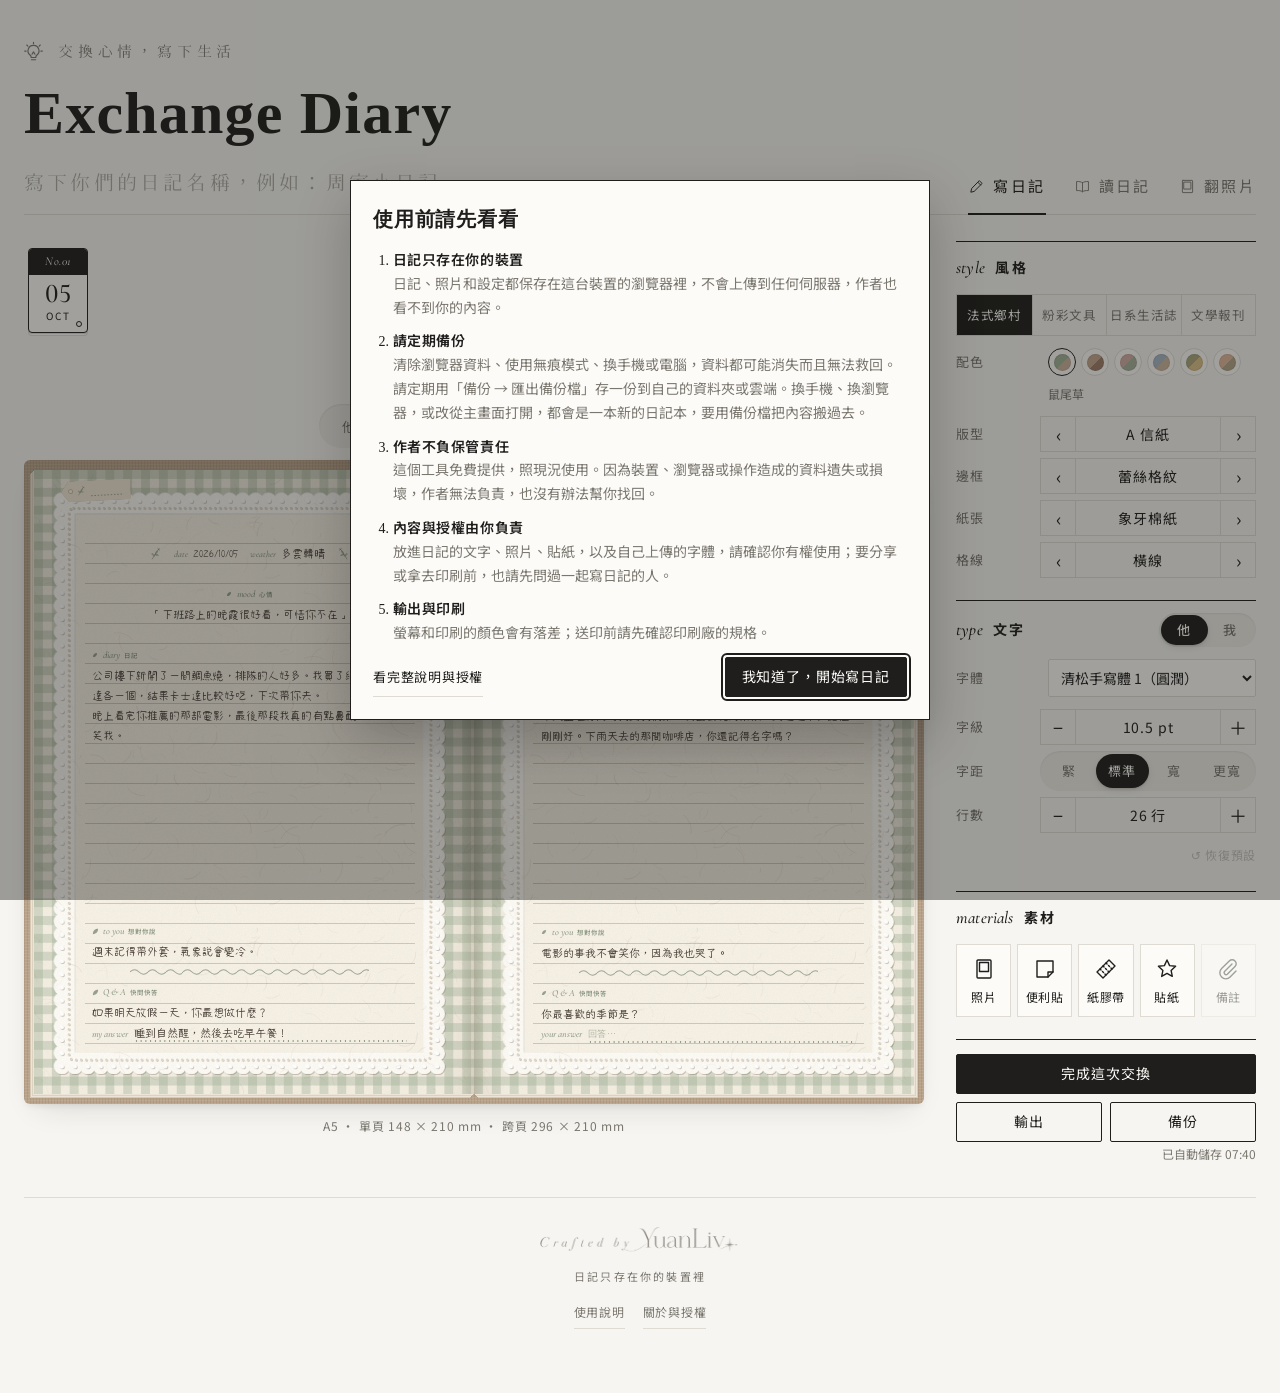
==== commit d3990987: "Add files via upload" ====
--- a/index.html
+++ b/index.html
@@ -162,6 +162,7 @@
             <div class="menu" id="menu-backup" hidden>
               <button type="button" id="btn-export">匯出備份檔</button>
               <button type="button" id="btn-import">匯入備份檔</button>
+              <button type="button" id="btn-recover">找回日記本</button>
             </div></div>
         </div>
         <p class="status" id="spread-when"></p>
--- a/styles.css
+++ b/styles.css
@@ -375,20 +375,20 @@
 /* ---------- styled words inside a field (selected text: size, bold, ink colour, highlighter) ----------
    Sizes are relative to the page's text, so they follow it when the page size changes.
    line-height:0 keeps bigger words from pushing the line off the ruling. */
-.sheet .fx-s,.sheet .fx-l,:is(.sheet,.o-note) .fx-xl{line-height:0}   /* only resized words need this; plain styled words keep normal line boxes so decorations draw from the first character in every browser */
-:is(.sheet,.o-note) .fx-s{font-size:.82em}
-:is(.sheet,.o-note) .fx-l{font-size:1.22em}
-:is(.sheet,.o-note) .fx-xl{font-size:1.45em}
-:is(.sheet,.o-note) .fx-b{font-weight:700}
-:is(.sheet,.o-note) .fx-c1{color:#b04a3c}
-:is(.sheet,.o-note) .fx-c2{color:#3d6496}
-:is(.sheet,.o-note) .fx-c3{color:#4a7a56}
-:is(.sheet,.o-note) .fx-c4{color:#a8782a}
-:is(.sheet,.o-note) [class*="fx-h"]{-webkit-box-decoration-break:clone;box-decoration-break:clone;padding-inline:.06em}
-:is(.sheet,.o-note) .fx-h1{background:linear-gradient(transparent 52%,rgba(246,220,96,.62) 52% 92%,transparent 92%)}
-:is(.sheet,.o-note) .fx-h2{background:linear-gradient(transparent 52%,rgba(242,160,180,.55) 52% 92%,transparent 92%)}
-:is(.sheet,.o-note) .fx-h3{background:linear-gradient(transparent 52%,rgba(150,214,180,.6) 52% 92%,transparent 92%)}
-:is(.sheet,.o-note) .fx-h4{background:linear-gradient(transparent 52%,rgba(150,196,236,.6) 52% 92%,transparent 92%)}
+.sheet .fx-s,.sheet .fx-l,:is(.sheet,.o-note,.o-cap) .fx-xl{line-height:0}   /* only resized words need this; plain styled words keep normal line boxes so decorations draw from the first character in every browser */
+:is(.sheet,.o-note,.o-cap) .fx-s{font-size:.82em}
+:is(.sheet,.o-note,.o-cap) .fx-l{font-size:1.22em}
+:is(.sheet,.o-note,.o-cap) .fx-xl{font-size:1.45em}
+:is(.sheet,.o-note,.o-cap) .fx-b{font-weight:700}
+:is(.sheet,.o-note,.o-cap) .fx-c1{color:#b04a3c}
+:is(.sheet,.o-note,.o-cap) .fx-c2{color:#3d6496}
+:is(.sheet,.o-note,.o-cap) .fx-c3{color:#4a7a56}
+:is(.sheet,.o-note,.o-cap) .fx-c4{color:#a8782a}
+:is(.sheet,.o-note,.o-cap) [class*="fx-h"]{-webkit-box-decoration-break:clone;box-decoration-break:clone;padding-inline:.06em}
+:is(.sheet,.o-note,.o-cap) .fx-h1{background:linear-gradient(transparent 52%,rgba(246,220,96,.62) 52% 92%,transparent 92%)}
+:is(.sheet,.o-note,.o-cap) .fx-h2{background:linear-gradient(transparent 52%,rgba(242,160,180,.55) 52% 92%,transparent 92%)}
+:is(.sheet,.o-note,.o-cap) .fx-h3{background:linear-gradient(transparent 52%,rgba(150,214,180,.6) 52% 92%,transparent 92%)}
+:is(.sheet,.o-note,.o-cap) .fx-h4{background:linear-gradient(transparent 52%,rgba(150,196,236,.6) 52% 92%,transparent 92%)}
 
 /* ---------- things on the page: photos, sticky notes, washi tape, stickers ---------- */
 .objs{position:absolute;inset:0;z-index:5;pointer-events:none}
@@ -404,7 +404,7 @@
   background-image:linear-gradient(135deg,transparent 88%,rgba(0,0,0,.06) 88%)}
 .o-shadow .o-note{box-shadow:0 calc(var(--mm)*.8) calc(var(--mm)*2) rgba(80,60,20,.22)}
 .o-text{display:block;min-width:1em;outline:none;cursor:text}
-.o-cap .o-text{white-space:nowrap}
+.o-cap .o-text{white-space:pre;line-height:1.15}
 .o-text:empty::before{content:attr(data-ph);opacity:.4}
 .objs.is-locked .o-text:empty::before,.o-locked .o-text:empty::before{content:none}
 .o-tape{position:absolute;inset:0;opacity:.85;box-shadow:0 .5px 1.5px rgba(0,0,0,.1);
@@ -432,4 +432,4 @@
 .o-add{font:500 calc(var(--mm)*2.6)/1.4 "Noto Sans TC",sans-serif;letter-spacing:.06em;color:#4b423a;background:rgba(255,255,255,.85);border:1px solid rgba(0,0,0,.15);padding:calc(var(--mm)*.8) calc(var(--mm)*2);cursor:pointer;pointer-events:auto}
 .objs.is-locked .o-add{display:none}
 .o-cropping .o-ph{cursor:move;outline:2px dashed #1f1e1c;outline-offset:-2px}
-:is(.sheet,.o-note) .fx-x{text-decoration:line-through;text-decoration-thickness:max(1px,.07em);text-decoration-skip-ink:none}
+:is(.sheet,.o-note,.o-cap) .fx-x{text-decoration:line-through;text-decoration-thickness:max(1px,.07em);text-decoration-skip-ink:none}
--- a/app.css
+++ b/app.css
@@ -609,3 +609,6 @@
 }
 /* a little air between the big title and the diary's own name */
 .book-sub{margin-top:clamp(6px,1.1vw,14px)}
+.rb-list{list-style:none;margin:0;padding:0;display:flex;flex-direction:column;gap:8px;max-height:46vh;overflow:auto}
+.rb-list li{display:flex;align-items:center;gap:12px;justify-content:space-between;padding:10px 12px;border:1px solid var(--line);border-radius:4px}
+.rb-list b{display:block;font-weight:600}.rb-list small{display:block;color:var(--muted);font-size:12.5px;margin-top:2px}
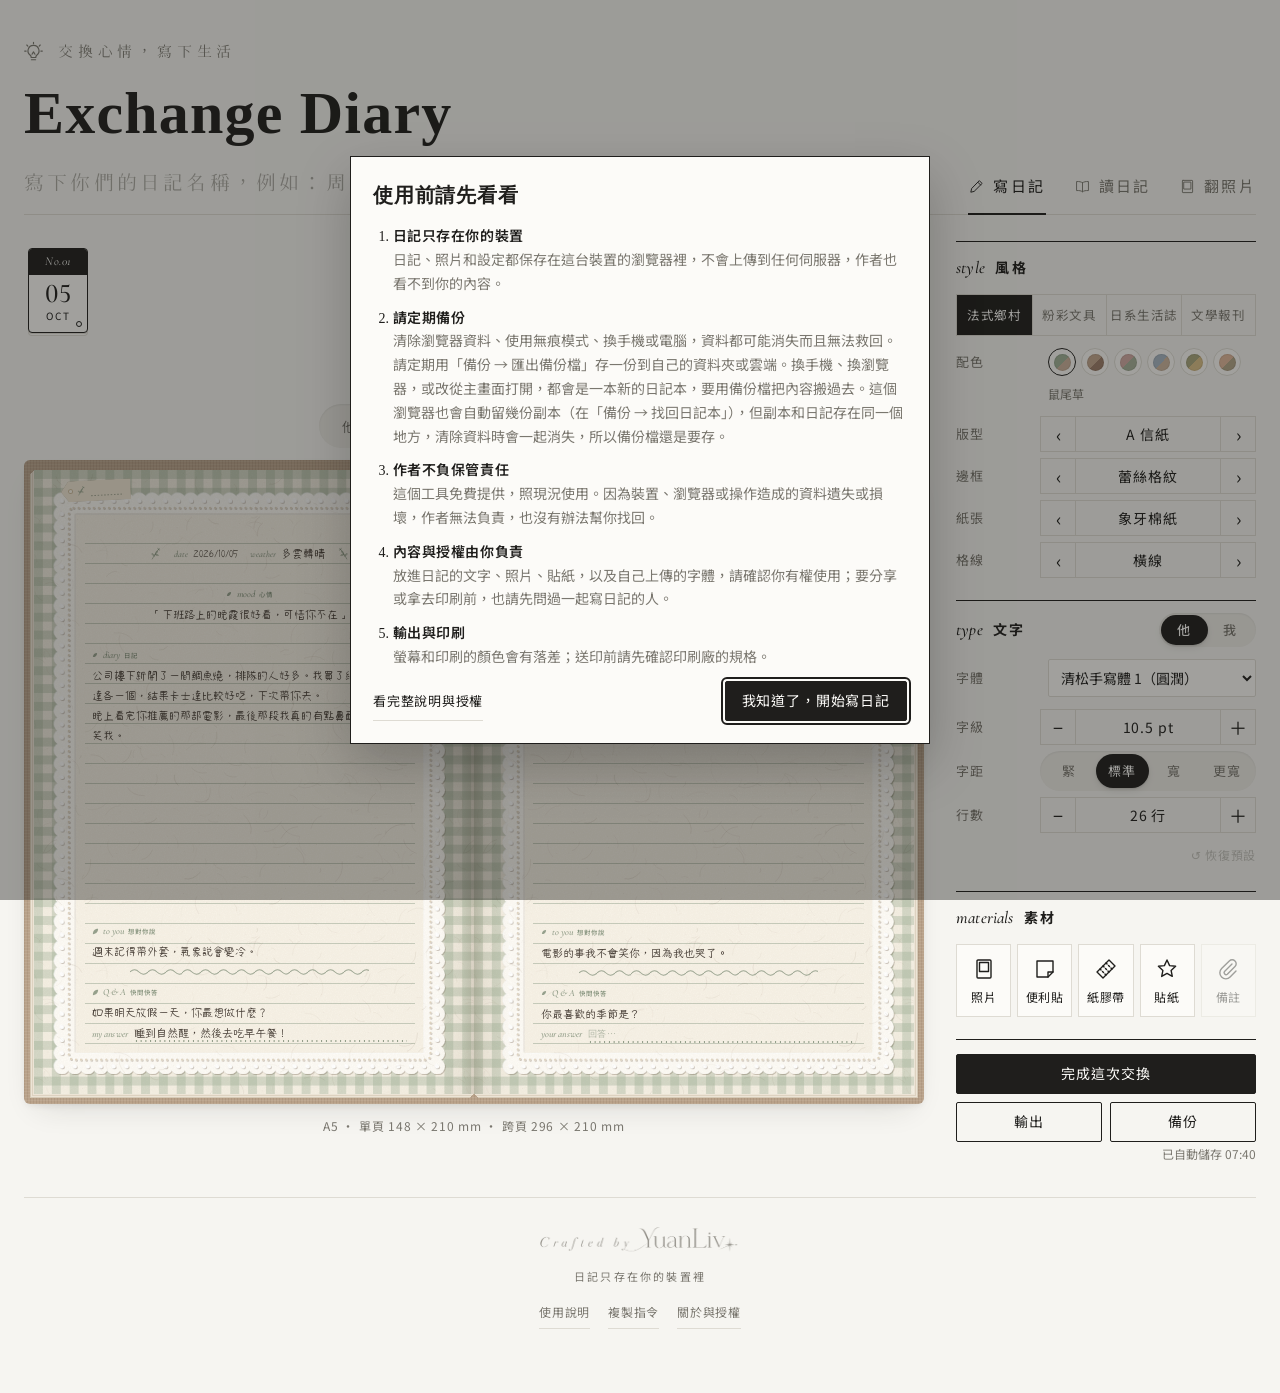
==== commit 29b5b9cf: "Add files via upload" ====
--- a/index.html
+++ b/index.html
@@ -29,8 +29,8 @@
 <link rel="preconnect" href="https://fonts.googleapis.com">
 <link rel="preconnect" href="https://fonts.gstatic.com" crossorigin>
 <link id="gfonts" rel="stylesheet" href="https://fonts.googleapis.com/css2?family=Cormorant+Garamond:ital,wght@0,500;1,400;1,500&family=Quicksand:wght@300;500;600&family=Jost:wght@400;500;600&family=Playfair+Display:ital,wght@0,700;0,900;1,400;1,500&family=Huninn&family=Chiron+GoRound+TC:wght@400;700&family=Cactus+Classical+Serif&family=Iansui&family=LXGW+WenKai+TC:wght@400;700&family=Noto+Sans+TC:wght@400;500;700&family=Noto+Serif+TC:wght@500;700;900&display=swap">
-<link rel="stylesheet" href="styles.css">
-<link rel="stylesheet" href="app.css">
+<link rel="stylesheet" href="styles.css?v=2026.10.16c">
+<link rel="stylesheet" href="app.css?v=2026.10.16c">
 <script>if("serviceWorker" in navigator) addEventListener("load",()=>navigator.serviceWorker.register("sw.js").catch(()=>{}));</script>
 </head>
 <body>
@@ -202,16 +202,16 @@
 <div class="toast" id="toast" role="status" hidden><span></span><button type="button" id="toast-undo">復原</button></div>
 <div class="modal" id="modal" hidden><div class="dlg" id="dlg" role="dialog" aria-modal="true" aria-labelledby="dlg-title"></div></div>
 
-<script src="themes.js"></script>
-<script src="parse.js"></script>
-<script src="app.js"></script>
-<script src="objects.js"></script>
-<script src="views.js"></script>
-<script src="export.js"></script>
-<script src="print.js"></script>
-<script src="mobile.js"></script>
-<script src="search.js"></script>
-<script src="guide.js"></script>
+<script src="themes.js?v=2026.10.16c"></script>
+<script src="parse.js?v=2026.10.16c"></script>
+<script src="app.js?v=2026.10.16c"></script>
+<script src="objects.js?v=2026.10.16c"></script>
+<script src="views.js?v=2026.10.16c"></script>
+<script src="export.js?v=2026.10.16c"></script>
+<script src="print.js?v=2026.10.16c"></script>
+<script src="mobile.js?v=2026.10.16c"></script>
+<script src="search.js?v=2026.10.16c"></script>
+<script src="guide.js?v=2026.10.16c"></script>
 
 </body>
 </html>
--- a/app.css
+++ b/app.css
@@ -612,3 +612,16 @@
 .rb-list{list-style:none;margin:0;padding:0;display:flex;flex-direction:column;gap:8px;max-height:46vh;overflow:auto}
 .rb-list li{display:flex;align-items:center;gap:12px;justify-content:space-between;padding:10px 12px;border:1px solid var(--line);border-radius:4px}
 .rb-list b{display:block;font-weight:600}.rb-list small{display:block;color:var(--muted);font-size:12.5px;margin-top:2px}
+.rb-h{font-size:14px;font-weight:600;margin:18px 0 4px}
+.rb-note{font-size:12.5px;color:var(--muted);margin:0 0 8px}
+.rb-list:has(+ .rb-h),.rb-h + .rb-note + .rb-list{max-height:30vh}
+/* 複製指令 */
+.pr-card{border:1px solid var(--line);border-radius:4px;padding:12px 14px;margin:12px 0}
+.pr-h{display:flex;align-items:center;justify-content:space-between;gap:12px}
+.pr-h b{font-weight:600;font-size:15px}
+.pr-h .btn{min-width:84px}
+.pr-d{font-size:12.5px;color:var(--muted);margin:6px 0 8px}
+.dlg .pr-t{min-height:0;height:9.5em;font-size:13px}
+.rb-diag{margin-top:16px;font-size:12.5px;color:var(--muted)}
+.rb-diag summary{cursor:pointer}
+.rb-diag p{margin:8px 0;word-break:break-all;white-space:pre-wrap}
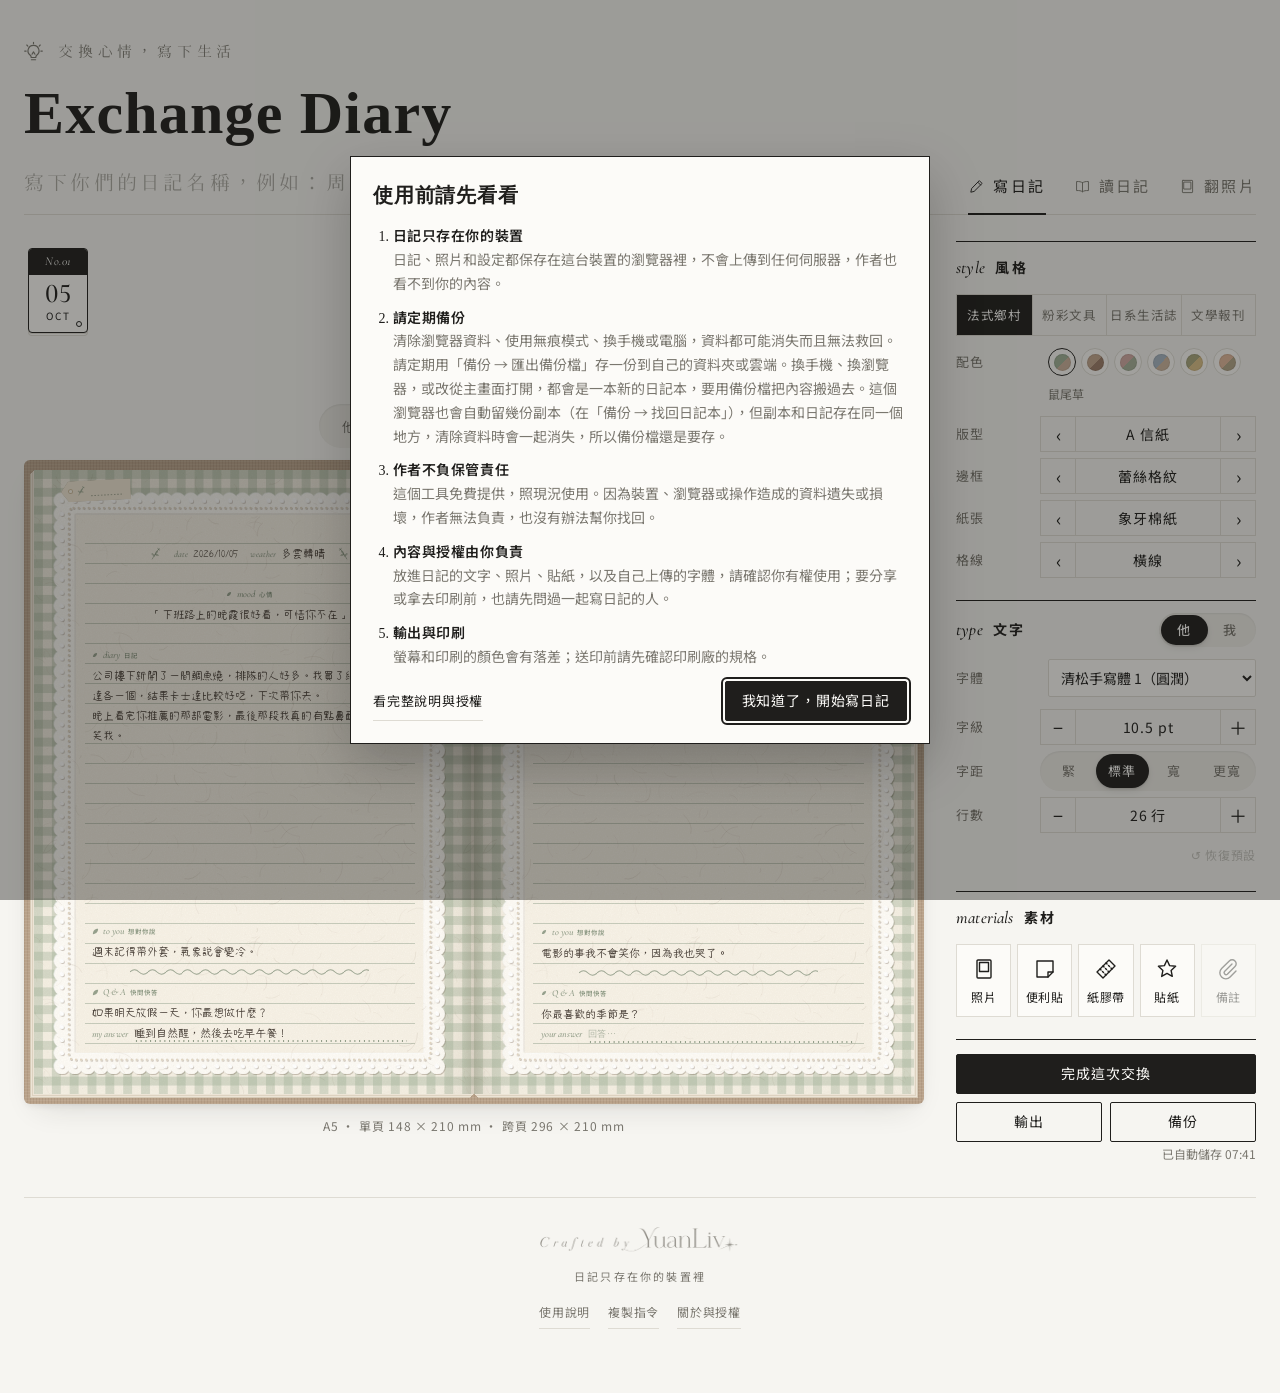
==== commit 8d91d658: "Add files via upload" ====
--- a/index.html
+++ b/index.html
@@ -29,8 +29,8 @@
 <link rel="preconnect" href="https://fonts.googleapis.com">
 <link rel="preconnect" href="https://fonts.gstatic.com" crossorigin>
 <link id="gfonts" rel="stylesheet" href="https://fonts.googleapis.com/css2?family=Cormorant+Garamond:ital,wght@0,500;1,400;1,500&family=Quicksand:wght@300;500;600&family=Jost:wght@400;500;600&family=Playfair+Display:ital,wght@0,700;0,900;1,400;1,500&family=Huninn&family=Chiron+GoRound+TC:wght@400;700&family=Cactus+Classical+Serif&family=Iansui&family=LXGW+WenKai+TC:wght@400;700&family=Noto+Sans+TC:wght@400;500;700&family=Noto+Serif+TC:wght@500;700;900&display=swap">
-<link rel="stylesheet" href="styles.css?v=2026.10.16c">
-<link rel="stylesheet" href="app.css?v=2026.10.16c">
+<link rel="stylesheet" href="styles.css?v=2026.10.16d">
+<link rel="stylesheet" href="app.css?v=2026.10.16d">
 <script>if("serviceWorker" in navigator) addEventListener("load",()=>navigator.serviceWorker.register("sw.js").catch(()=>{}));</script>
 </head>
 <body>
@@ -202,16 +202,16 @@
 <div class="toast" id="toast" role="status" hidden><span></span><button type="button" id="toast-undo">復原</button></div>
 <div class="modal" id="modal" hidden><div class="dlg" id="dlg" role="dialog" aria-modal="true" aria-labelledby="dlg-title"></div></div>
 
-<script src="themes.js?v=2026.10.16c"></script>
-<script src="parse.js?v=2026.10.16c"></script>
-<script src="app.js?v=2026.10.16c"></script>
-<script src="objects.js?v=2026.10.16c"></script>
-<script src="views.js?v=2026.10.16c"></script>
-<script src="export.js?v=2026.10.16c"></script>
-<script src="print.js?v=2026.10.16c"></script>
-<script src="mobile.js?v=2026.10.16c"></script>
-<script src="search.js?v=2026.10.16c"></script>
-<script src="guide.js?v=2026.10.16c"></script>
+<script src="themes.js?v=2026.10.16d"></script>
+<script src="parse.js?v=2026.10.16d"></script>
+<script src="app.js?v=2026.10.16d"></script>
+<script src="objects.js?v=2026.10.16d"></script>
+<script src="views.js?v=2026.10.16d"></script>
+<script src="export.js?v=2026.10.16d"></script>
+<script src="print.js?v=2026.10.16d"></script>
+<script src="mobile.js?v=2026.10.16d"></script>
+<script src="search.js?v=2026.10.16d"></script>
+<script src="guide.js?v=2026.10.16d"></script>
 
 </body>
 </html>
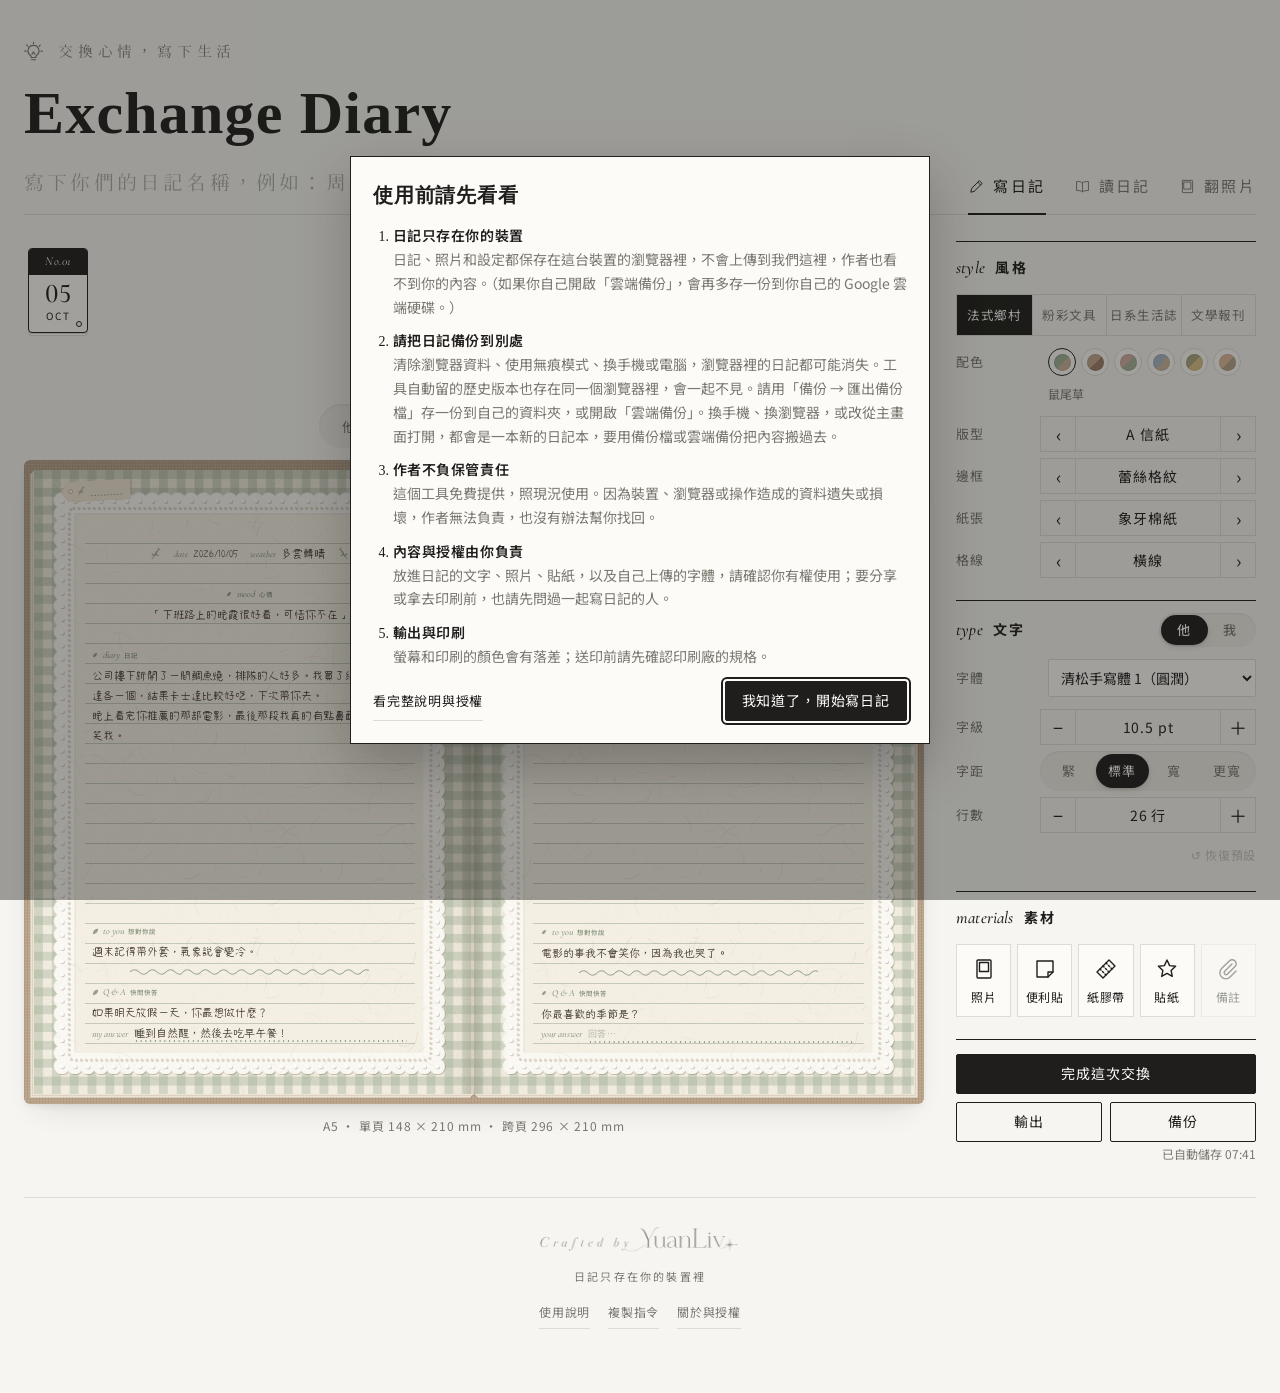
==== commit caeb5bff: "Add files via upload" ====
--- a/index.html
+++ b/index.html
@@ -29,8 +29,8 @@
 <link rel="preconnect" href="https://fonts.googleapis.com">
 <link rel="preconnect" href="https://fonts.gstatic.com" crossorigin>
 <link id="gfonts" rel="stylesheet" href="https://fonts.googleapis.com/css2?family=Cormorant+Garamond:ital,wght@0,500;1,400;1,500&family=Quicksand:wght@300;500;600&family=Jost:wght@400;500;600&family=Playfair+Display:ital,wght@0,700;0,900;1,400;1,500&family=Huninn&family=Chiron+GoRound+TC:wght@400;700&family=Cactus+Classical+Serif&family=Iansui&family=LXGW+WenKai+TC:wght@400;700&family=Noto+Sans+TC:wght@400;500;700&family=Noto+Serif+TC:wght@500;700;900&display=swap">
-<link rel="stylesheet" href="styles.css?v=2026.10.16d">
-<link rel="stylesheet" href="app.css?v=2026.10.16d">
+<link rel="stylesheet" href="styles.css?v=2026.10.16g">
+<link rel="stylesheet" href="app.css?v=2026.10.16g">
 <script>if("serviceWorker" in navigator) addEventListener("load",()=>navigator.serviceWorker.register("sw.js").catch(()=>{}));</script>
 </head>
 <body>
@@ -160,13 +160,16 @@
             </div></div>
           <div class="menu-wrap"><button type="button" class="btn" id="btn-backup" aria-haspopup="true" aria-expanded="false">備份</button>
             <div class="menu" id="menu-backup" hidden>
-              <button type="button" id="btn-export">匯出備份檔</button>
+              <div class="mh" aria-hidden="true">備份到別處</div>
+              <button type="button" id="btn-export">匯出備份檔<small>存成檔案</small></button>
+              <button type="button" id="btn-cloud" hidden><span><svg class="cl-ic" viewBox="0 0 24 24" aria-hidden="true"><path d="M7 18h10.5a4 4 0 0 0 .6-7.95A6 6 0 0 0 6.4 9.2 4.5 4.5 0 0 0 7 18z"/></svg>雲端備份</span><small>Google</small></button>
+              <div class="mh" aria-hidden="true">找回</div>
               <button type="button" id="btn-import">匯入備份檔</button>
-              <button type="button" id="btn-recover">找回日記本</button>
+              <button type="button" id="btn-recover">找回日記本<small>歷史版本</small></button>
             </div></div>
         </div>
         <p class="status" id="spread-when"></p>
-        <p class="status" id="save-status" role="status" aria-live="polite"></p>
+        <p class="status" id="save-status"><span id="save-txt" role="status" aria-live="polite"></span><span id="cloud-st"></span></p>
       </div>
     </aside>
   </div>
@@ -202,16 +205,17 @@
 <div class="toast" id="toast" role="status" hidden><span></span><button type="button" id="toast-undo">復原</button></div>
 <div class="modal" id="modal" hidden><div class="dlg" id="dlg" role="dialog" aria-modal="true" aria-labelledby="dlg-title"></div></div>
 
-<script src="themes.js?v=2026.10.16d"></script>
-<script src="parse.js?v=2026.10.16d"></script>
-<script src="app.js?v=2026.10.16d"></script>
-<script src="objects.js?v=2026.10.16d"></script>
-<script src="views.js?v=2026.10.16d"></script>
-<script src="export.js?v=2026.10.16d"></script>
-<script src="print.js?v=2026.10.16d"></script>
-<script src="mobile.js?v=2026.10.16d"></script>
-<script src="search.js?v=2026.10.16d"></script>
-<script src="guide.js?v=2026.10.16d"></script>
+<script src="themes.js?v=2026.10.16g"></script>
+<script src="parse.js?v=2026.10.16g"></script>
+<script src="app.js?v=2026.10.16g"></script>
+<script src="objects.js?v=2026.10.16g"></script>
+<script src="views.js?v=2026.10.16g"></script>
+<script src="export.js?v=2026.10.16g"></script>
+<script src="print.js?v=2026.10.16g"></script>
+<script src="mobile.js?v=2026.10.16g"></script>
+<script src="search.js?v=2026.10.16g"></script>
+<script src="cloud.js?v=2026.10.16g"></script>
+<script src="guide.js?v=2026.10.16g"></script>
 
 </body>
 </html>
--- a/app.css
+++ b/app.css
@@ -625,3 +625,47 @@
 .rb-diag{margin-top:16px;font-size:12.5px;color:var(--muted)}
 .rb-diag summary{cursor:pointer}
 .rb-diag p{margin:8px 0;word-break:break-all;white-space:pre-wrap}
+/* backup menu groups, history list, saving help */
+.menu .mh{font-size:11px;letter-spacing:.12em;color:var(--muted);padding:9px 12px 3px;border-top:1px solid var(--line)}
+.menu .mh:first-child{border-top:0}
+.menu .mh + button{border-top:0}
+.menu button,.menu button span{white-space:nowrap}
+.cl-ic{display:inline-block;width:1.1em;height:1.1em;vertical-align:-.18em;margin-right:.3em;fill:none;stroke:currentColor;stroke-width:1.6;stroke-linecap:round;stroke-linejoin:round}
+.rb-h{display:flex;align-items:baseline;justify-content:space-between;gap:10px}
+.rb-h small{font-weight:400;font-size:12px;color:var(--muted)}
+.rb-list .btn{white-space:nowrap;flex:none}
+.rb-empty{color:var(--muted);font-size:13px;justify-content:flex-start!important}
+.vtag{display:inline-block;font-size:11px;line-height:1;padding:3px 6px;border:1px solid var(--line);border-radius:10px;margin-left:6px;color:var(--muted);font-weight:400;vertical-align:1px}
+.vtag.cloud{border-color:var(--ink);color:var(--ink)}
+.rb-away{border:1px dashed var(--line);border-radius:4px;padding:12px 14px;margin-top:16px;font-size:13px;line-height:1.7}
+.rb-away b{display:block;font-size:14px;margin-bottom:2px}.rb-away .row{justify-content:flex-start;margin-top:8px;flex-wrap:wrap}
+.rb-more{font-size:12.5px;color:var(--muted);margin-top:14px}
+.rb-more .link,.dlg p .link{font-size:inherit;margin-left:4px}
+.dc-box{padding:10px 14px 10px 30px;border:1px solid var(--line);border-radius:4px;font-size:13.5px;line-height:1.8;margin:10px 0}
+.sv3{display:flex;flex-direction:column;gap:10px;margin:14px 0}
+.sv3 div{display:grid;grid-template-columns:34px 1fr;gap:4px 10px;align-items:start;border:1px solid var(--line);border-radius:4px;padding:12px 14px;font-size:13.5px;line-height:1.7}
+.sv3 i{grid-row:span 2;width:30px;height:30px;border-radius:50%;background:var(--ink);color:var(--bg);display:grid;place-items:center;font-style:normal;font-weight:600}
+.sv3 b{font-size:14.5px}
+/* cloud backup */
+#cloud-st .cl-b{font:inherit;background:none;border:0;padding:0;color:var(--ink);text-decoration:underline;text-underline-offset:3px;cursor:pointer}
+#cloud-st .cl-b.warn{color:#a8543a}
+.cl-story{border:1px solid var(--line);border-radius:4px;padding:6px 16px;margin:12px 0;font-size:13.5px;line-height:1.75;background:var(--soft,transparent)}
+.cl-story p{margin:8px 0}
+.cl-card{border:1px solid var(--line);border-radius:4px;padding:10px 12px;font-size:13px;line-height:1.6}
+.cl-card b{display:block;font-size:14px}.cl-card small{color:var(--muted)}
+.cl-cmp{display:grid;grid-template-columns:1fr 1fr;gap:8px;margin:10px 0;font-size:13px}
+.cl-cmp>div>b{display:block;font-size:12px;color:var(--muted);margin-bottom:4px;font-weight:600}
+.cl-opt{display:flex;flex-direction:column;gap:8px;margin:12px 0}
+.cl-opt button{text-align:left;padding:12px 14px;border:1px solid var(--line);border-radius:4px;background:var(--bg);color:var(--ink);font:inherit;cursor:pointer}
+.cl-opt button b{display:block;font-weight:600;font-size:14.5px}.cl-opt button small{color:var(--muted);font-size:12.5px}
+.cl-opt button.rec{border-color:var(--ink);border-width:1.5px}
+.cl-opt button:hover{background:var(--soft)}
+.cl-acct{display:flex;align-items:center;gap:12px;padding:12px 14px;border:1px solid var(--line);border-radius:4px;margin:12px 0}
+.cl-acct>i{width:34px;height:34px;border-radius:50%;background:var(--ink);color:var(--bg);display:grid;place-items:center;font-style:normal;flex:none}
+.cl-acct>i .cl-ic{margin:0}
+.cl-acct>div{flex:1}.cl-acct small{display:block;color:var(--muted);font-size:12.5px}
+.cl-chk{display:flex;gap:8px;align-items:flex-start;font-size:13px;margin:10px 0;color:var(--muted)}
+.btn.danger{color:#a8543a}
+.cl-nudge{position:fixed;right:24px;bottom:24px;width:340px;background:var(--surface,var(--bg));border:1px solid var(--ink);border-radius:6px;padding:16px 18px;box-shadow:0 8px 30px rgba(0,0,0,.15);z-index:60;font-size:13.5px;line-height:1.7}
+.cl-nudge>b{display:block;font-size:15px;margin-bottom:4px}.cl-nudge .row{display:flex;gap:8px;justify-content:flex-end;margin-top:10px;flex-wrap:wrap}
+@media (max-width:700px){.cl-nudge{left:12px;right:12px;width:auto;bottom:12px}.cl-cmp{grid-template-columns:1fr}}
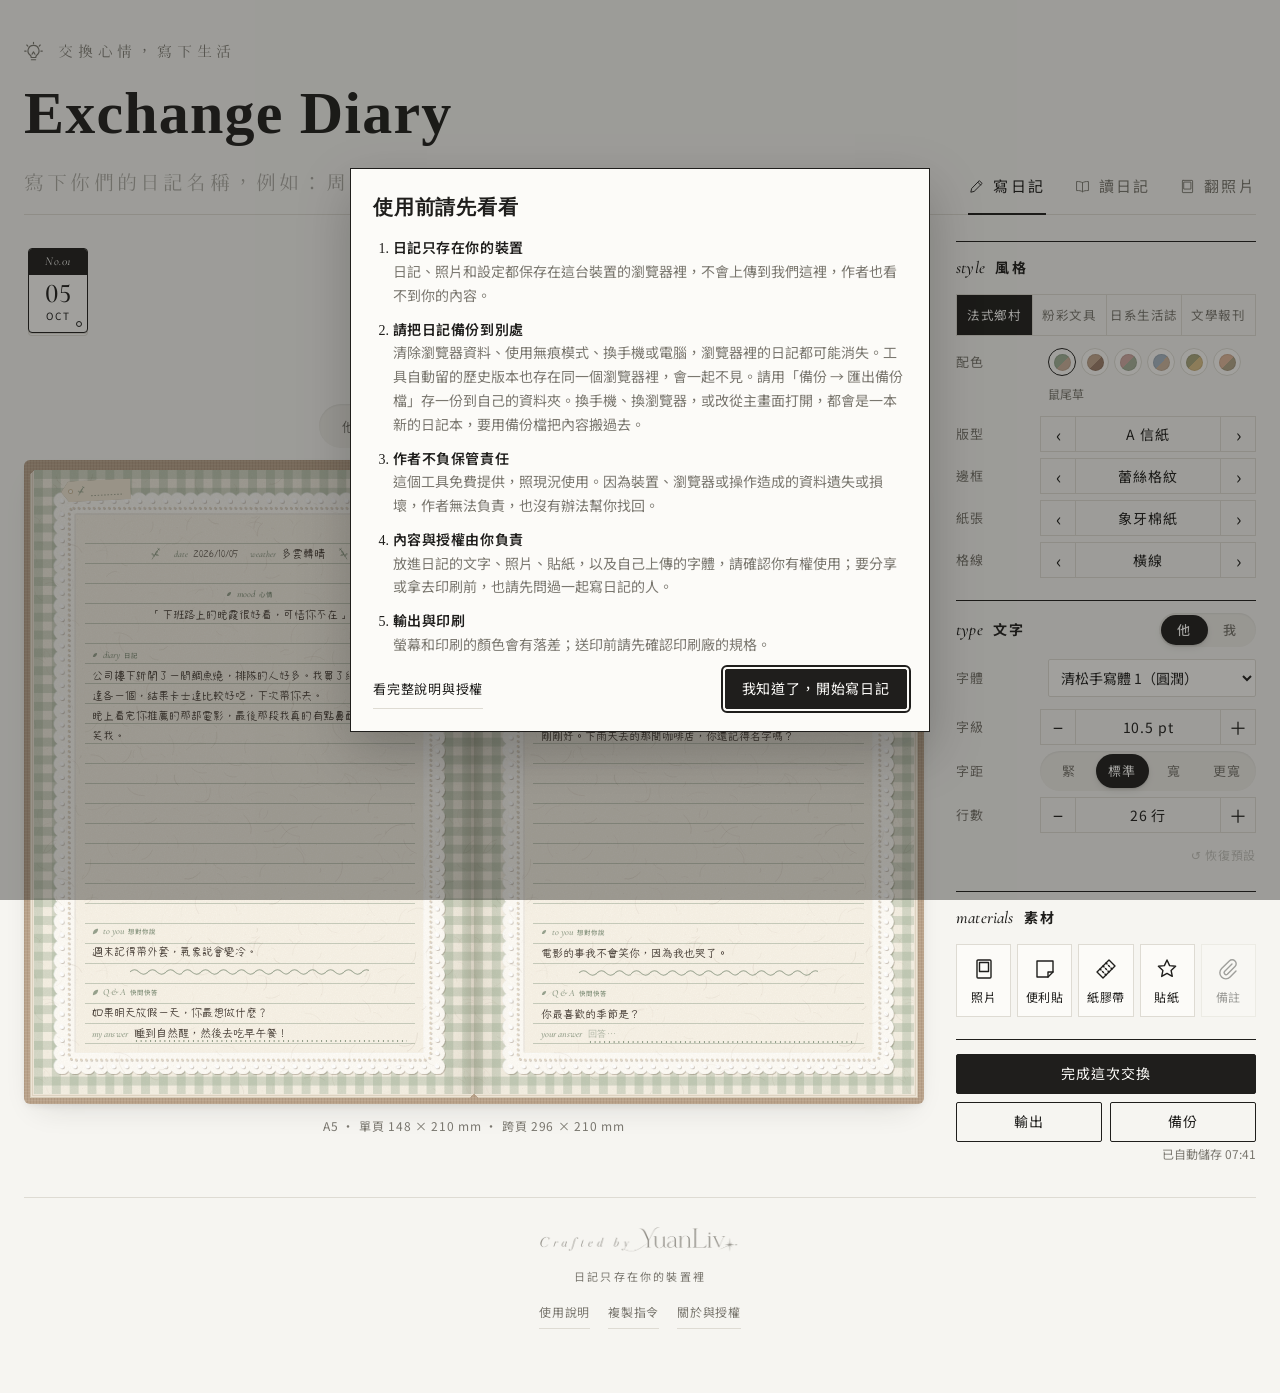
==== commit 3a7ffc2a: "Add files via upload" ====
--- a/index.html
+++ b/index.html
@@ -29,8 +29,8 @@
 <link rel="preconnect" href="https://fonts.googleapis.com">
 <link rel="preconnect" href="https://fonts.gstatic.com" crossorigin>
 <link id="gfonts" rel="stylesheet" href="https://fonts.googleapis.com/css2?family=Cormorant+Garamond:ital,wght@0,500;1,400;1,500&family=Quicksand:wght@300;500;600&family=Jost:wght@400;500;600&family=Playfair+Display:ital,wght@0,700;0,900;1,400;1,500&family=Huninn&family=Chiron+GoRound+TC:wght@400;700&family=Cactus+Classical+Serif&family=Iansui&family=LXGW+WenKai+TC:wght@400;700&family=Noto+Sans+TC:wght@400;500;700&family=Noto+Serif+TC:wght@500;700;900&display=swap">
-<link rel="stylesheet" href="styles.css?v=2026.10.16g">
-<link rel="stylesheet" href="app.css?v=2026.10.16g">
+<link rel="stylesheet" href="styles.css?v=2026.10.16h">
+<link rel="stylesheet" href="app.css?v=2026.10.16h">
 <script>if("serviceWorker" in navigator) addEventListener("load",()=>navigator.serviceWorker.register("sw.js").catch(()=>{}));</script>
 </head>
 <body>
@@ -205,17 +205,17 @@
 <div class="toast" id="toast" role="status" hidden><span></span><button type="button" id="toast-undo">復原</button></div>
 <div class="modal" id="modal" hidden><div class="dlg" id="dlg" role="dialog" aria-modal="true" aria-labelledby="dlg-title"></div></div>
 
-<script src="themes.js?v=2026.10.16g"></script>
-<script src="parse.js?v=2026.10.16g"></script>
-<script src="app.js?v=2026.10.16g"></script>
-<script src="objects.js?v=2026.10.16g"></script>
-<script src="views.js?v=2026.10.16g"></script>
-<script src="export.js?v=2026.10.16g"></script>
-<script src="print.js?v=2026.10.16g"></script>
-<script src="mobile.js?v=2026.10.16g"></script>
-<script src="search.js?v=2026.10.16g"></script>
-<script src="cloud.js?v=2026.10.16g"></script>
-<script src="guide.js?v=2026.10.16g"></script>
+<script src="themes.js?v=2026.10.16h"></script>
+<script src="parse.js?v=2026.10.16h"></script>
+<script src="app.js?v=2026.10.16h"></script>
+<script src="objects.js?v=2026.10.16h"></script>
+<script src="views.js?v=2026.10.16h"></script>
+<script src="export.js?v=2026.10.16h"></script>
+<script src="print.js?v=2026.10.16h"></script>
+<script src="mobile.js?v=2026.10.16h"></script>
+<script src="search.js?v=2026.10.16h"></script>
+<script src="cloud.js?v=2026.10.16h"></script>
+<script src="guide.js?v=2026.10.16h"></script>
 
 </body>
 </html>
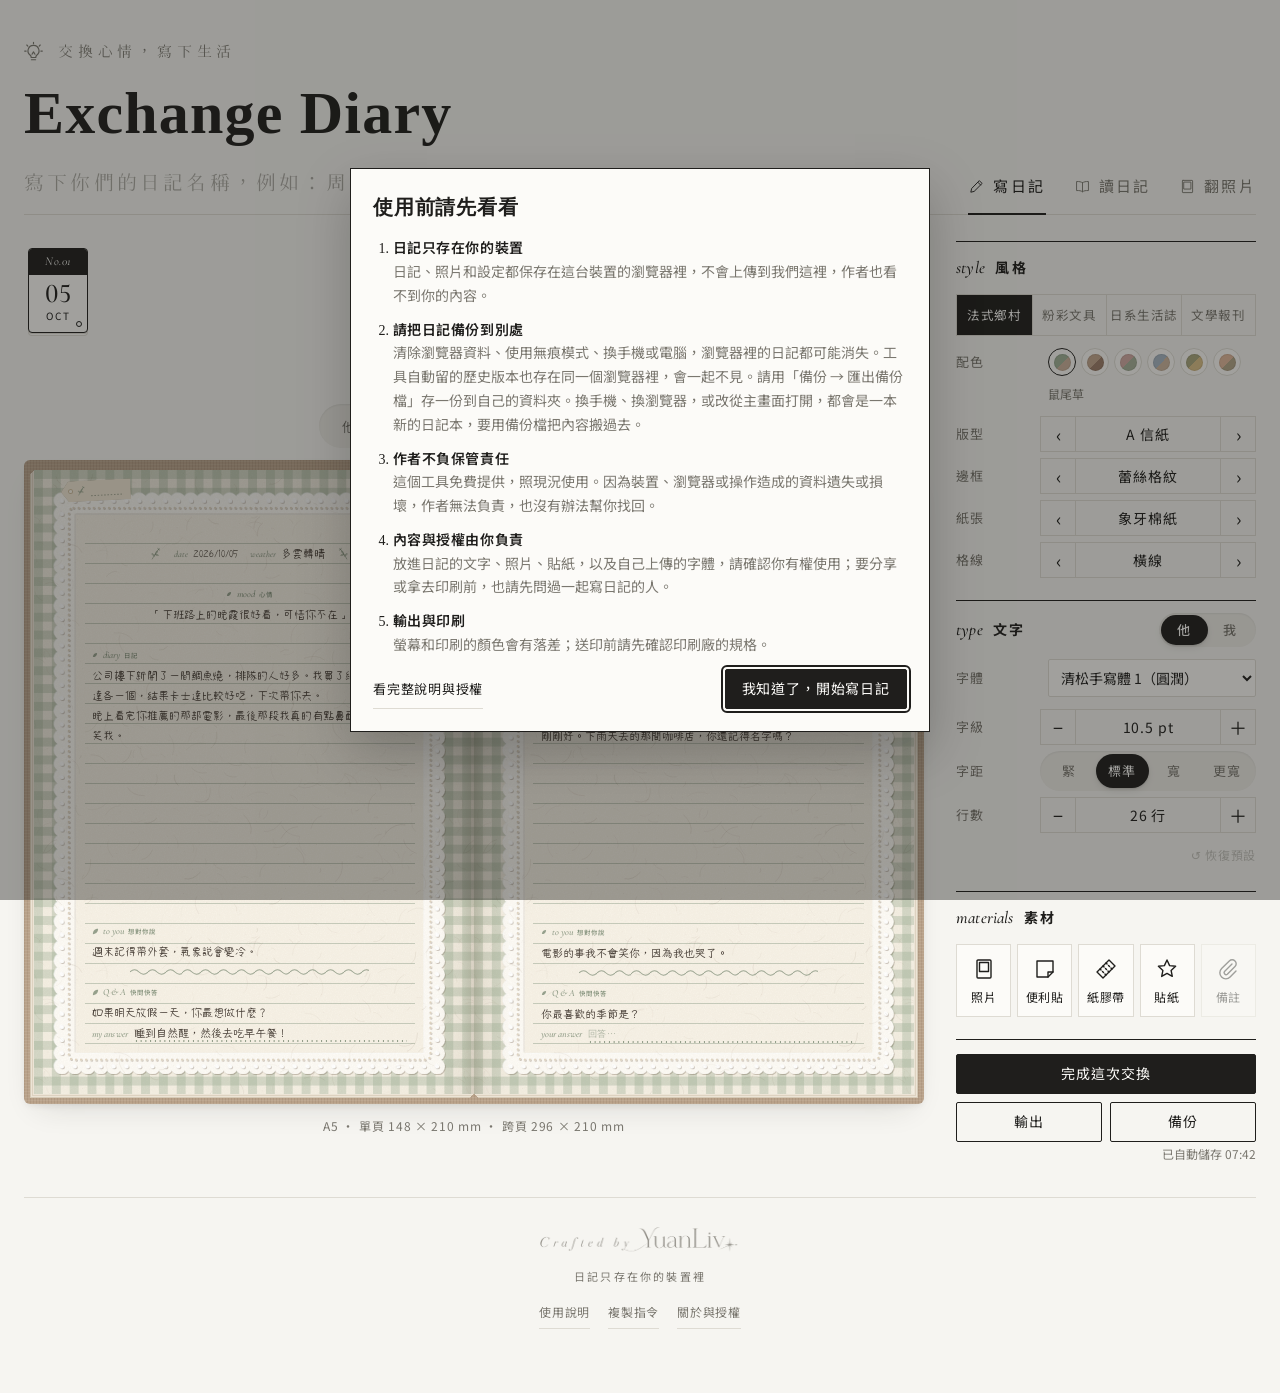
==== commit 298c6272: "Add files via upload" ====
--- a/index.html
+++ b/index.html
@@ -4,7 +4,7 @@
 <meta charset="utf-8">
 <meta name="viewport" content="width=device-width,initial-scale=1,viewport-fit=cover">
 <title>Exchange Diary｜交換心情，寫下生活</title>
-<meta name="description" content="給你和戀人的交換日記本：把你們的日記貼進來，排成一頁頁跨頁，加上照片和貼紙，存成圖片、PDF 或翻書網頁。日記只存在你的裝置裡。">
+<meta name="description" content="一人一頁的交換日記本，用照片和可愛問答，留下每天相處的點滴。">
 <link rel="canonical" href="https://liviaaaforfun.github.io/exchange-diary/">
 <link rel="icon" href="icon-small.svg" type="image/svg+xml">
 <link rel="icon" href="favicon-32.png" sizes="32x32" type="image/png">
@@ -20,8 +20,8 @@
 <meta property="og:locale" content="zh_TW">
 <meta property="og:url" content="https://liviaaaforfun.github.io/exchange-diary/">
 <meta property="og:title" content="Exchange Diary｜交換心情，寫下生活">
-<meta property="og:description" content="給你和戀人的交換日記本：把你們的日記貼進來，排成一頁頁跨頁，加上照片和貼紙，存成圖片、PDF 或翻書網頁。日記只存在你的裝置裡。">
-<meta property="og:image" content="https://liviaaaforfun.github.io/exchange-diary/og.png">
+<meta property="og:description" content="一人一頁的交換日記本，用照片和可愛問答，留下每天相處的點滴。">
+<meta property="og:image" content="https://liviaaaforfun.github.io/exchange-diary/og.png?v=2">
 <meta property="og:image:width" content="1200">
 <meta property="og:image:height" content="630">
 <meta property="og:image:alt" content="Exchange Diary：一人一頁的交換日記跨頁，貼著拍立得照片">
